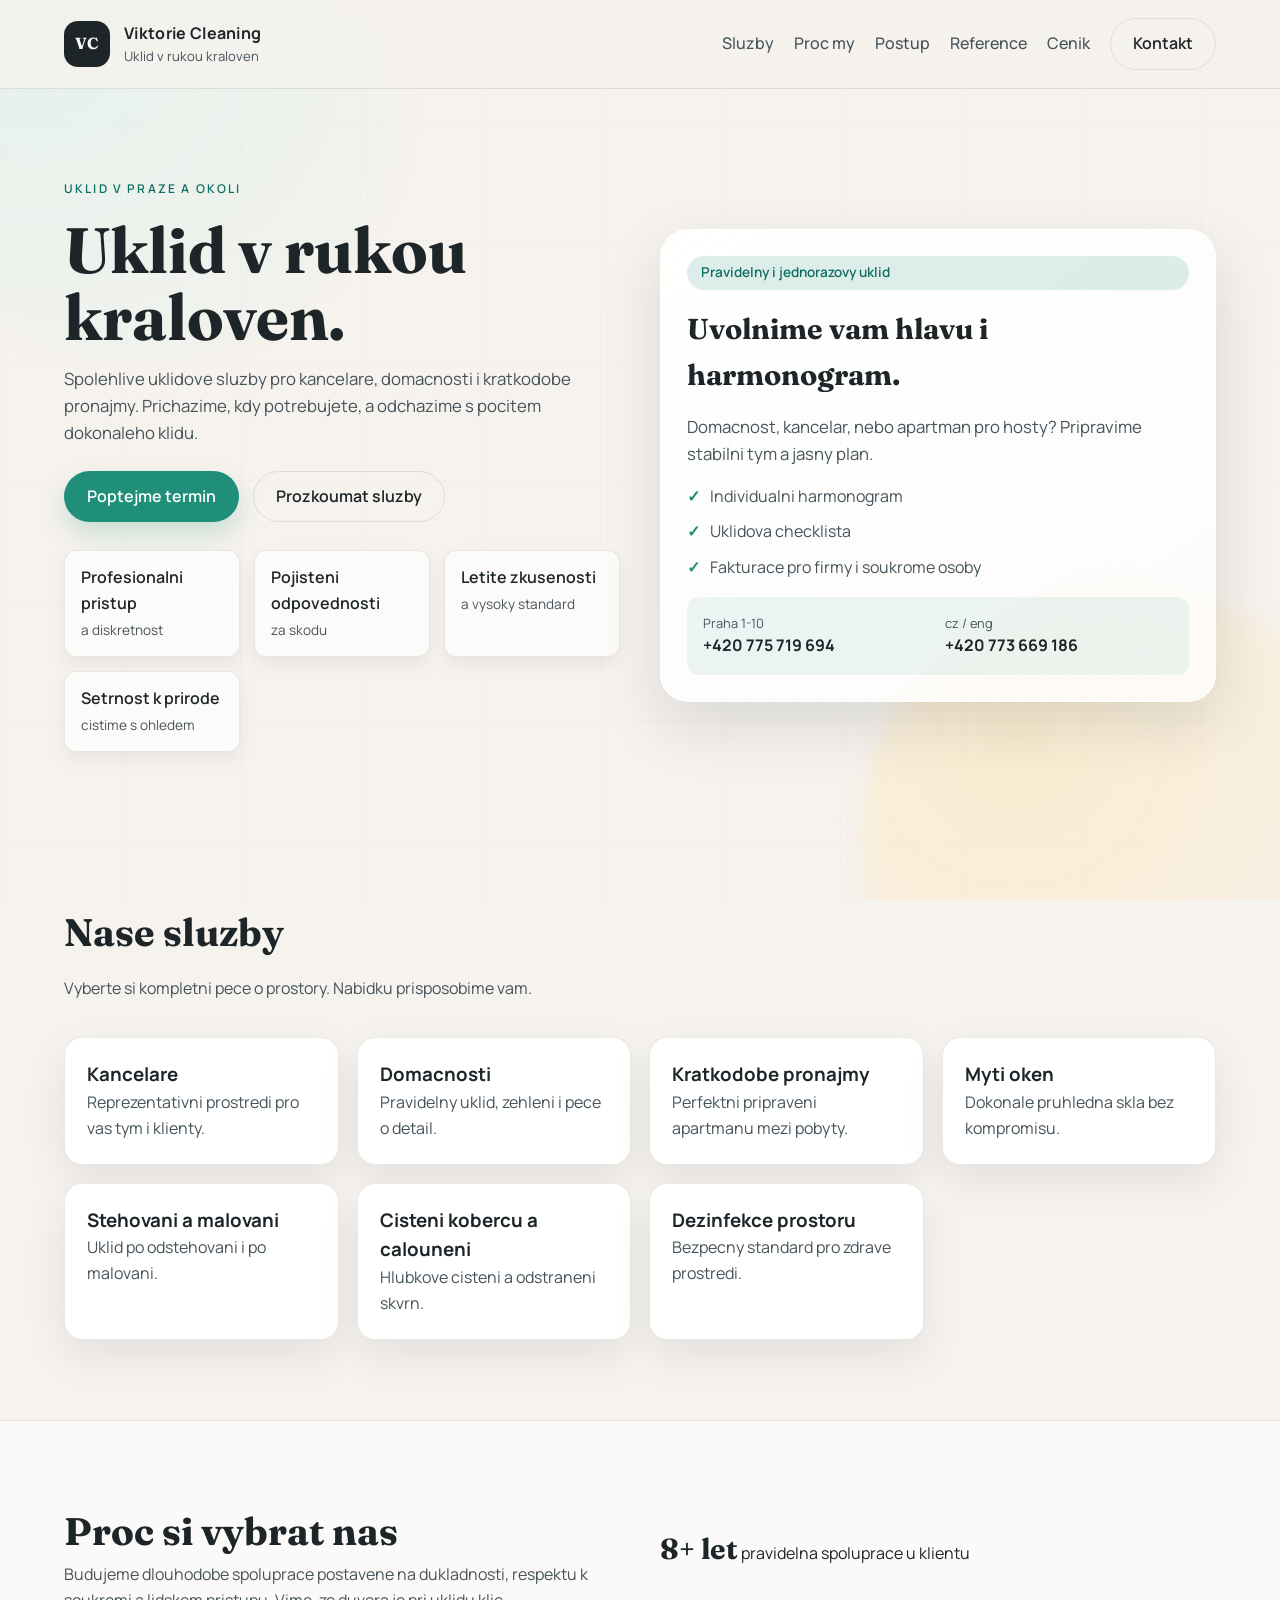
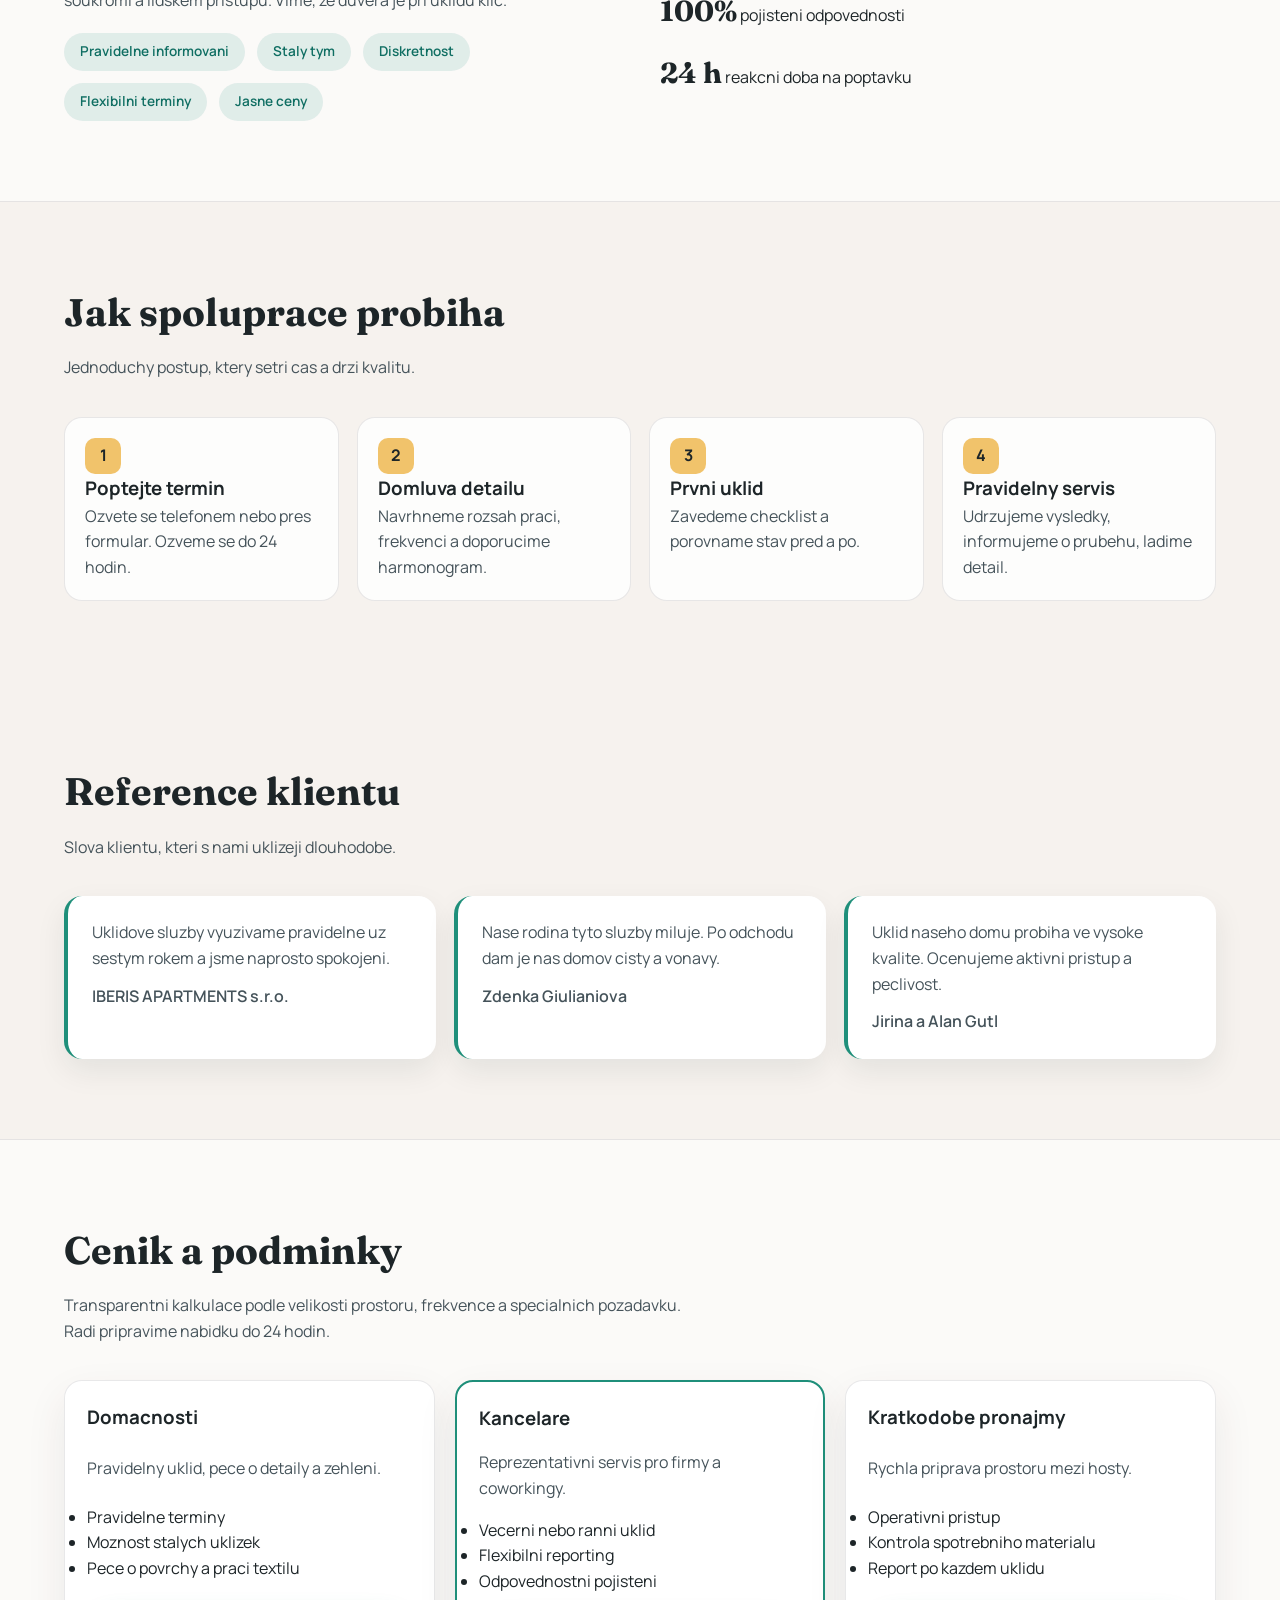
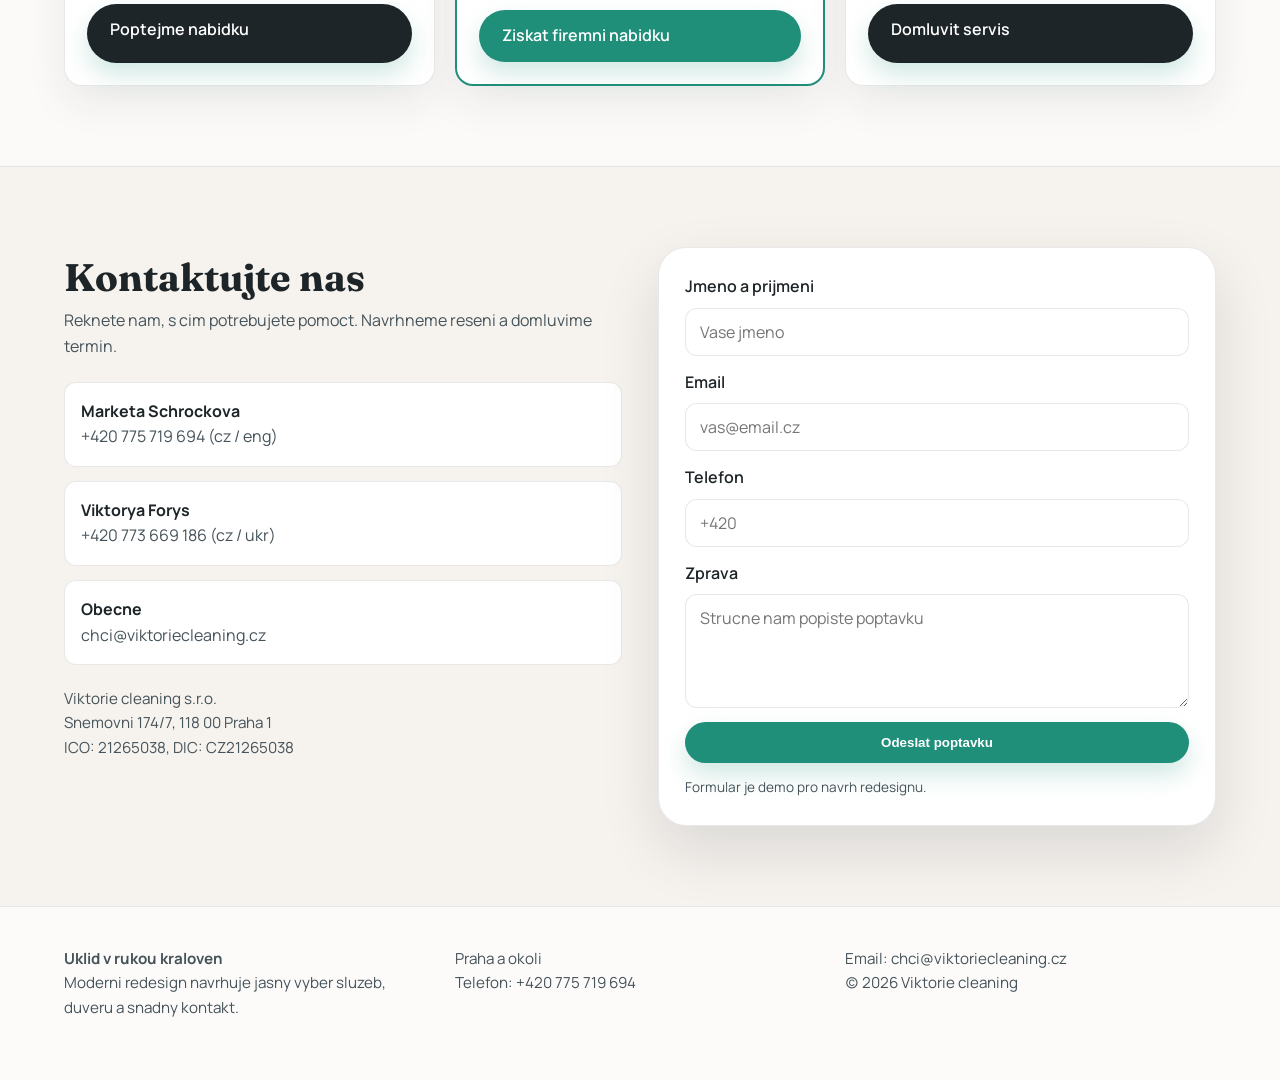
==== index.html @ 7ea6d47c "Add redesign mockup" ====
<!doctype html>
<html lang="cs">
  <head>
    <meta charset="utf-8" />
    <meta name="viewport" content="width=device-width, initial-scale=1" />
    <title>Viktorie Cleaning - moderni redesign (navrh)</title>
    <meta name="description" content="Moderni redesign webu pro Viktorie Cleaning: uklid v Praze, kancelare, domacnosti a kratkodobe pronajmy." />
    <link rel="preconnect" href="https://fonts.googleapis.com" />
    <link rel="preconnect" href="https://fonts.gstatic.com" crossorigin />
    <link href="https://fonts.googleapis.com/css2?family=Fraunces:wght@300;400;600;700&family=Manrope:wght@300;400;500;600;700&display=swap" rel="stylesheet" />
    <link rel="stylesheet" href="styles.css" />
  </head>
  <body>
    <div class="bg">
      <div class="blob blob-1"></div>
      <div class="blob blob-2"></div>
      <div class="grid"></div>
    </div>

    <header class="site-header">
      <div class="container">
        <div class="logo">
          <span class="logo-mark">VC</span>
          <div>
            <div class="logo-name">Viktorie Cleaning</div>
            <div class="logo-tag">Uklid v rukou kraloven</div>
          </div>
        </div>
        <nav class="nav">
          <a href="#sluzby">Sluzby</a>
          <a href="#proc">Proc my</a>
          <a href="#postup">Postup</a>
          <a href="#reference">Reference</a>
          <a href="#cenik">Cenik</a>
          <a href="#kontakt" class="btn btn-ghost">Kontakt</a>
        </nav>
        <button class="nav-toggle" aria-label="Otevrit menu">Menu</button>
      </div>
    </header>

    <main>
      <section class="hero" id="home">
        <div class="container hero-grid">
          <div class="hero-copy">
            <div class="eyebrow">Uklid v Praze a okoli</div>
            <h1>Uklid v rukou kraloven.</h1>
            <p>
              Spolehlive uklidove sluzby pro kancelare, domacnosti i kratkodobe pronajmy.
              Prichazime, kdy potrebujete, a odchazime s pocitem dokonaleho klidu.
            </p>
            <div class="hero-actions">
              <a class="btn" href="#kontakt">Poptejme termin</a>
              <a class="btn btn-ghost" href="#sluzby">Prozkoumat sluzby</a>
            </div>
            <div class="hero-highlights">
              <div>
                <strong>Profesionalni pristup</strong>
                <span>a diskretnost</span>
              </div>
              <div>
                <strong>Pojisteni odpovednosti</strong>
                <span>za skodu</span>
              </div>
              <div>
                <strong>Letite zkusenosti</strong>
                <span>a vysoky standard</span>
              </div>
              <div>
                <strong>Setrnost k prirode</strong>
                <span>cistime s ohledem</span>
              </div>
            </div>
          </div>

          <div class="hero-card">
            <div class="hero-card-inner">
              <div class="hero-badge">Pravidelny i jednorazovy uklid</div>
              <h2>Uvolnime vam hlavu i harmonogram.</h2>
              <p>
                Domacnost, kancelar, nebo apartman pro hosty? Pripravime stabilni tym a jasny plan.
              </p>
              <ul>
                <li>Individualni harmonogram</li>
                <li>Uklidova checklista</li>
                <li>Fakturace pro firmy i soukrome osoby</li>
              </ul>
              <div class="hero-mini">
                <div>
                  <span>Praha 1-10</span>
                  <strong>+420 775 719 694</strong>
                </div>
                <div>
                  <span>cz / eng</span>
                  <strong>+420 773 669 186</strong>
                </div>
              </div>
            </div>
          </div>
        </div>
      </section>

      <section class="section" id="sluzby">
        <div class="container">
          <div class="section-head">
            <h2>Nase sluzby</h2>
            <p>Vyberte si kompletni pece o prostory. Nabidku prisposobime vam.</p>
          </div>
          <div class="service-grid">
            <article class="card">
              <h3>Kancelare</h3>
              <p>Reprezentativni prostredi pro vas tym i klienty.</p>
            </article>
            <article class="card">
              <h3>Domacnosti</h3>
              <p>Pravidelny uklid, zehleni i pece o detail.</p>
            </article>
            <article class="card">
              <h3>Kratkodobe pronajmy</h3>
              <p>Perfektni pripraveni apartmanu mezi pobyty.</p>
            </article>
            <article class="card">
              <h3>Myti oken</h3>
              <p>Dokonale pruhledna skla bez kompromisu.</p>
            </article>
            <article class="card">
              <h3>Stehovani a malovani</h3>
              <p>Uklid po odstehovani i po malovani.</p>
            </article>
            <article class="card">
              <h3>Cisteni kobercu a calouneni</h3>
              <p>Hlubkove cisteni a odstraneni skvrn.</p>
            </article>
            <article class="card">
              <h3>Dezinfekce prostoru</h3>
              <p>Bezpecny standard pro zdrave prostredi.</p>
            </article>
          </div>
        </div>
      </section>

      <section class="section section-accent" id="proc">
        <div class="container split">
          <div>
            <h2>Proc si vybrat nas</h2>
            <p>
              Budujeme dlouhodobe spoluprace postavene na dukladnosti, respektu k soukromi
              a lidskem pristupu. Vime, ze duvera je pri uklidu klic.
            </p>
            <div class="pill-grid">
              <span>Pravidelne informovani</span>
              <span>Staly tym</span>
              <span>Diskretnost</span>
              <span>Flexibilni terminy</span>
              <span>Jasne ceny</span>
            </div>
          </div>
          <div class="stats">
            <div>
              <strong>8+ let</strong>
              <span>pravidelna spoluprace u klientu</span>
            </div>
            <div>
              <strong>100%</strong>
              <span>pojisteni odpovednosti</span>
            </div>
            <div>
              <strong>24 h</strong>
              <span>reakcni doba na poptavku</span>
            </div>
          </div>
        </div>
      </section>

      <section class="section" id="postup">
        <div class="container">
          <div class="section-head">
            <h2>Jak spoluprace probiha</h2>
            <p>Jednoduchy postup, ktery setri cas a drzi kvalitu.</p>
          </div>
          <div class="steps">
            <div class="step">
              <span>1</span>
              <h3>Poptejte termin</h3>
              <p>Ozvete se telefonem nebo pres formular. Ozveme se do 24 hodin.</p>
            </div>
            <div class="step">
              <span>2</span>
              <h3>Domluva detailu</h3>
              <p>Navrhneme rozsah praci, frekvenci a doporucime harmonogram.</p>
            </div>
            <div class="step">
              <span>3</span>
              <h3>Prvni uklid</h3>
              <p>Zavedeme checklist a porovname stav pred a po.</p>
            </div>
            <div class="step">
              <span>4</span>
              <h3>Pravidelny servis</h3>
              <p>Udrzujeme vysledky, informujeme o prubehu, ladime detail.</p>
            </div>
          </div>
        </div>
      </section>

      <section class="section" id="reference">
        <div class="container">
          <div class="section-head">
            <h2>Reference klientu</h2>
            <p>Slova klientu, kteri s nami uklizeji dlouhodobe.</p>
          </div>
          <div class="quote-grid">
            <blockquote>
              <p>
                Uklidove sluzby vyuzivame pravidelne uz sestym rokem a jsme naprosto spokojeni.
              </p>
              <footer>IBERIS APARTMENTS s.r.o.</footer>
            </blockquote>
            <blockquote>
              <p>
                Nase rodina tyto sluzby miluje. Po odchodu dam je nas domov cisty a vonavy.
              </p>
              <footer>Zdenka Giulianiova</footer>
            </blockquote>
            <blockquote>
              <p>
                Uklid naseho domu probiha ve vysoke kvalite. Ocenujeme aktivni pristup a peclivost.
              </p>
              <footer>Jirina a Alan Gutl</footer>
            </blockquote>
          </div>
        </div>
      </section>

      <section class="section section-accent" id="cenik">
        <div class="container">
          <div class="section-head">
            <h2>Cenik a podminky</h2>
            <p>
              Transparentni kalkulace podle velikosti prostoru, frekvence a specialnich pozadavku.
              Radi pripravime nabidku do 24 hodin.
            </p>
          </div>
          <div class="pricing">
            <div class="card">
              <h3>Domacnosti</h3>
              <p>Pravidelny uklid, pece o detaily a zehleni.</p>
              <ul>
                <li>Pravidelne terminy</li>
                <li>Moznost stalych uklizek</li>
                <li>Pece o povrchy a praci textilu</li>
              </ul>
              <a class="btn btn-dark" href="#kontakt">Poptejme nabidku</a>
            </div>
            <div class="card featured">
              <h3>Kancelare</h3>
              <p>Reprezentativni servis pro firmy a coworkingy.</p>
              <ul>
                <li>Vecerni nebo ranni uklid</li>
                <li>Flexibilni reporting</li>
                <li>Odpovednostni pojisteni</li>
              </ul>
              <a class="btn" href="#kontakt">Ziskat firemni nabidku</a>
            </div>
            <div class="card">
              <h3>Kratkodobe pronajmy</h3>
              <p>Rychla priprava prostoru mezi hosty.</p>
              <ul>
                <li>Operativni pristup</li>
                <li>Kontrola spotrebniho materialu</li>
                <li>Report po kazdem uklidu</li>
              </ul>
              <a class="btn btn-dark" href="#kontakt">Domluvit servis</a>
            </div>
          </div>
        </div>
      </section>

      <section class="section" id="kontakt">
        <div class="container contact">
          <div>
            <h2>Kontaktujte nas</h2>
            <p>
              Reknete nam, s cim potrebujete pomoct. Navrhneme reseni a domluvime termin.
            </p>
            <div class="contact-cards">
              <div>
                <h4>Marketa Schrockova</h4>
                <p>+420 775 719 694 (cz / eng)</p>
              </div>
              <div>
                <h4>Viktorya Forys</h4>
                <p>+420 773 669 186 (cz / ukr)</p>
              </div>
              <div>
                <h4>Obecne</h4>
                <p>chci@viktoriecleaning.cz</p>
              </div>
            </div>
            <div class="contact-address">
              <p>Viktorie cleaning s.r.o.</p>
              <p>Snemovni 174/7, 118 00 Praha 1</p>
              <p>ICO: 21265038, DIC: CZ21265038</p>
            </div>
          </div>
          <form class="form">
            <label>
              Jmeno a prijmeni
              <input type="text" placeholder="Vase jmeno" />
            </label>
            <label>
              Email
              <input type="email" placeholder="vas@email.cz" />
            </label>
            <label>
              Telefon
              <input type="tel" placeholder="+420" />
            </label>
            <label>
              Zprava
              <textarea rows="4" placeholder="Strucne nam popiste poptavku"></textarea>
            </label>
            <button type="submit" class="btn">Odeslat poptavku</button>
            <p class="form-note">Formular je demo pro navrh redesignu.</p>
          </form>
        </div>
      </section>
    </main>

    <footer class="footer">
      <div class="container">
        <div>
          <strong>Uklid v rukou kraloven</strong>
          <p>Moderni redesign navrhuje jasny vyber sluzeb, duveru a snadny kontakt.</p>
        </div>
        <div>
          <p>Praha a okoli</p>
          <p>Telefon: +420 775 719 694</p>
        </div>
        <div>
          <p>Email: chci@viktoriecleaning.cz</p>
          <p>(c) 2026 Viktorie cleaning</p>
        </div>
      </div>
    </footer>

    <script>
      const toggle = document.querySelector('.nav-toggle');
      const nav = document.querySelector('.nav');
      toggle.addEventListener('click', () => {
        nav.classList.toggle('open');
      });

      const observer = new IntersectionObserver(
        (entries) => {
          entries.forEach((entry) => {
            if (entry.isIntersecting) {
              entry.target.classList.add('is-visible');
            }
          });
        },
        { threshold: 0.15 }
      );

      document.querySelectorAll('.card, .step, blockquote').forEach((el) => observer.observe(el));
    </script>
  </body>
</html>
---- styles.css ----
:root {
  --bg: #f6f2ee;
  --ink: #1d2528;
  --ink-soft: #45535a;
  --accent: #1f8f7a;
  --accent-strong: #0f6e62;
  --accent-warm: #f1c36b;
  --paper: #ffffff;
  --line: rgba(29, 37, 40, 0.1);
  --shadow: 0 24px 60px rgba(17, 34, 39, 0.12);
  --radius-lg: 28px;
  --radius-md: 18px;
  --radius-sm: 12px;
}

* {
  box-sizing: border-box;
  margin: 0;
  padding: 0;
}

body {
  font-family: "Manrope", "Segoe UI", sans-serif;
  color: var(--ink);
  background: var(--bg);
  min-height: 100vh;
  overflow-x: hidden;
  line-height: 1.6;
}

a {
  text-decoration: none;
  color: inherit;
}

img {
  max-width: 100%;
  display: block;
}

.bg {
  position: fixed;
  inset: 0;
  z-index: -1;
  overflow: hidden;
}

.blob {
  position: absolute;
  width: 520px;
  height: 520px;
  border-radius: 50%;
  filter: blur(10px);
  opacity: 0.5;
  animation: float 18s ease-in-out infinite;
}

.blob-1 {
  background: radial-gradient(circle at 30% 30%, #d3f2ea, rgba(255, 255, 255, 0));
  top: -160px;
  left: -120px;
}

.blob-2 {
  background: radial-gradient(circle at 30% 30%, #ffe6b3, rgba(255, 255, 255, 0));
  bottom: -200px;
  right: -100px;
  animation-delay: -6s;
}

.grid {
  position: absolute;
  inset: 0;
  background-image: linear-gradient(rgba(17, 34, 39, 0.04) 1px, transparent 1px),
    linear-gradient(90deg, rgba(17, 34, 39, 0.04) 1px, transparent 1px);
  background-size: 120px 120px;
  opacity: 0.4;
}

@keyframes float {
  0%,
  100% {
    transform: translateY(0px);
  }
  50% {
    transform: translateY(30px);
  }
}

.container {
  width: min(1200px, 90vw);
  margin: 0 auto;
}

.site-header {
  position: sticky;
  top: 0;
  background: rgba(246, 242, 238, 0.8);
  backdrop-filter: blur(18px);
  border-bottom: 1px solid var(--line);
  z-index: 10;
}

.site-header .container {
  display: flex;
  align-items: center;
  justify-content: space-between;
  gap: 24px;
  padding: 18px 0;
}

.logo {
  display: flex;
  align-items: center;
  gap: 14px;
}

.logo-mark {
  width: 46px;
  height: 46px;
  border-radius: 14px;
  background: var(--ink);
  color: #fff;
  display: grid;
  place-items: center;
  font-weight: 700;
  font-family: "Fraunces", serif;
  letter-spacing: 0.06em;
}

.logo-name {
  font-weight: 700;
  letter-spacing: 0.02em;
}

.logo-tag {
  font-size: 0.82rem;
  color: var(--ink-soft);
}

.nav {
  display: flex;
  align-items: center;
  gap: 20px;
  font-weight: 500;
  color: var(--ink-soft);
}

.nav a:hover {
  color: var(--ink);
}

.nav-toggle {
  display: none;
  border: 1px solid var(--line);
  background: var(--paper);
  border-radius: 999px;
  padding: 10px 18px;
  font-weight: 600;
}

.hero {
  padding: 90px 0 70px;
}

.hero-grid {
  display: grid;
  grid-template-columns: repeat(auto-fit, minmax(280px, 1fr));
  gap: 40px;
  align-items: center;
}

.hero h1 {
  font-family: "Fraunces", serif;
  font-size: clamp(2.6rem, 5vw, 4.2rem);
  line-height: 1.05;
  margin: 18px 0 16px;
}

.eyebrow {
  text-transform: uppercase;
  letter-spacing: 0.18em;
  font-size: 0.75rem;
  font-weight: 600;
  color: var(--accent-strong);
}

.hero p {
  color: var(--ink-soft);
  font-size: 1.05rem;
}

.hero-actions {
  margin: 24px 0 24px;
  display: flex;
  flex-wrap: wrap;
  gap: 14px;
}

.hero-highlights {
  display: grid;
  grid-template-columns: repeat(auto-fit, minmax(160px, 1fr));
  gap: 14px;
  margin-top: 28px;
}

.hero-highlights div {
  background: rgba(255, 255, 255, 0.7);
  border: 1px solid var(--line);
  border-radius: var(--radius-sm);
  padding: 14px 16px;
  box-shadow: 0 8px 20px rgba(17, 34, 39, 0.06);
}

.hero-highlights strong {
  display: block;
  font-weight: 600;
}

.hero-highlights span {
  font-size: 0.85rem;
  color: var(--ink-soft);
}

.hero-card {
  background: linear-gradient(145deg, rgba(255, 255, 255, 0.95), rgba(255, 255, 255, 0.75));
  border-radius: var(--radius-lg);
  padding: 26px;
  box-shadow: var(--shadow);
  border: 1px solid rgba(255, 255, 255, 0.9);
}

.hero-card-inner {
  display: grid;
  gap: 16px;
}

.hero-card h2 {
  font-family: "Fraunces", serif;
  font-size: 1.8rem;
}

.hero-card ul {
  list-style: none;
  display: grid;
  gap: 10px;
  color: var(--ink-soft);
}

.hero-card li::before {
  content: "\2713";
  color: var(--accent);
  font-weight: 700;
  margin-right: 10px;
}

.hero-badge {
  display: inline-flex;
  align-items: center;
  gap: 8px;
  padding: 6px 14px;
  border-radius: 999px;
  background: rgba(31, 143, 122, 0.15);
  color: var(--accent-strong);
  font-weight: 600;
  font-size: 0.85rem;
}

.hero-mini {
  display: grid;
  grid-template-columns: repeat(auto-fit, minmax(160px, 1fr));
  gap: 14px;
  background: rgba(31, 143, 122, 0.08);
  border-radius: var(--radius-sm);
  padding: 16px;
}

.hero-mini span {
  font-size: 0.8rem;
  color: var(--ink-soft);
  display: block;
}

.btn {
  background: var(--accent);
  color: #fff;
  padding: 12px 22px;
  border-radius: 999px;
  font-weight: 600;
  box-shadow: 0 12px 24px rgba(31, 143, 122, 0.2);
  border: 1px solid transparent;
  transition: transform 0.2s ease, box-shadow 0.2s ease;
}

.btn:hover {
  transform: translateY(-2px);
  box-shadow: 0 16px 30px rgba(31, 143, 122, 0.28);
}

.btn-ghost {
  background: transparent;
  color: var(--ink);
  border: 1px solid var(--line);
  box-shadow: none;
}

.btn-dark {
  background: var(--ink);
  color: #fff;
}

.section {
  padding: 80px 0;
}

.section-head {
  display: flex;
  flex-direction: column;
  gap: 12px;
  margin-bottom: 36px;
}

.section h2 {
  font-family: "Fraunces", serif;
  font-size: clamp(2rem, 3vw, 2.8rem);
}

.section p {
  color: var(--ink-soft);
  max-width: 640px;
}

.section-accent {
  background: rgba(255, 255, 255, 0.6);
  border-top: 1px solid var(--line);
  border-bottom: 1px solid var(--line);
}

.service-grid {
  display: grid;
  grid-template-columns: repeat(auto-fit, minmax(220px, 1fr));
  gap: 18px;
}

.card {
  background: var(--paper);
  border-radius: var(--radius-md);
  padding: 22px;
  border: 1px solid var(--line);
  box-shadow: 0 16px 40px rgba(17, 34, 39, 0.08);
  transform: translateY(10px);
  opacity: 0;
  transition: transform 0.4s ease, opacity 0.4s ease;
}

.card.is-visible {
  transform: translateY(0);
  opacity: 1;
}

.split {
  display: grid;
  grid-template-columns: repeat(auto-fit, minmax(280px, 1fr));
  gap: 40px;
  align-items: center;
}

.pill-grid {
  display: flex;
  flex-wrap: wrap;
  gap: 12px;
  margin-top: 20px;
}

.pill-grid span {
  background: rgba(31, 143, 122, 0.12);
  color: var(--accent-strong);
  padding: 8px 16px;
  border-radius: 999px;
  font-weight: 600;
  font-size: 0.85rem;
}

.stats {
  display: grid;
  gap: 16px;
}

.stats strong {
  font-size: 1.8rem;
  font-family: "Fraunces", serif;
}

.steps {
  display: grid;
  grid-template-columns: repeat(auto-fit, minmax(220px, 1fr));
  gap: 18px;
}

.step {
  background: rgba(255, 255, 255, 0.8);
  border-radius: var(--radius-md);
  padding: 20px;
  border: 1px solid var(--line);
  transform: translateY(10px);
  opacity: 0;
  transition: transform 0.4s ease, opacity 0.4s ease;
}

.step.is-visible {
  transform: translateY(0);
  opacity: 1;
}

.step span {
  display: inline-flex;
  width: 36px;
  height: 36px;
  align-items: center;
  justify-content: center;
  border-radius: 10px;
  background: var(--accent-warm);
  font-weight: 700;
}

.quote-grid {
  display: grid;
  grid-template-columns: repeat(auto-fit, minmax(240px, 1fr));
  gap: 18px;
}

blockquote {
  background: var(--paper);
  border-radius: var(--radius-md);
  padding: 24px;
  border-left: 4px solid var(--accent);
  box-shadow: 0 12px 30px rgba(17, 34, 39, 0.08);
  transform: translateY(10px);
  opacity: 0;
  transition: transform 0.4s ease, opacity 0.4s ease;
}

blockquote.is-visible {
  transform: translateY(0);
  opacity: 1;
}

blockquote p {
  color: var(--ink);
}

blockquote footer {
  margin-top: 12px;
  font-weight: 600;
  color: var(--ink-soft);
}

.pricing {
  display: grid;
  grid-template-columns: repeat(auto-fit, minmax(240px, 1fr));
  gap: 20px;
}

.pricing .card {
  display: grid;
  gap: 16px;
}

.pricing .featured {
  border: 2px solid var(--accent);
  transform: translateY(0);
  opacity: 1;
}

.contact {
  display: grid;
  grid-template-columns: repeat(auto-fit, minmax(280px, 1fr));
  gap: 36px;
  align-items: start;
}

.contact-cards {
  display: grid;
  gap: 14px;
  margin: 22px 0;
}

.contact-cards div {
  background: var(--paper);
  border-radius: var(--radius-sm);
  padding: 16px;
  border: 1px solid var(--line);
}

.contact-address {
  color: var(--ink-soft);
  font-size: 0.95rem;
}

.form {
  background: var(--paper);
  border-radius: var(--radius-lg);
  padding: 26px;
  border: 1px solid var(--line);
  box-shadow: var(--shadow);
  display: grid;
  gap: 14px;
}

.form label {
  display: grid;
  gap: 8px;
  font-weight: 600;
}

.form input,
.form textarea {
  border: 1px solid var(--line);
  border-radius: 12px;
  padding: 12px 14px;
  font-family: inherit;
  font-size: 1rem;
}

.form-note {
  font-size: 0.85rem;
  color: var(--ink-soft);
}

.footer {
  padding: 40px 0 60px;
  border-top: 1px solid var(--line);
  background: rgba(255, 255, 255, 0.7);
}

.footer .container {
  display: grid;
  grid-template-columns: repeat(auto-fit, minmax(200px, 1fr));
  gap: 20px;
  font-size: 0.95rem;
  color: var(--ink-soft);
}

@media (max-width: 900px) {
  .nav {
    position: absolute;
    top: 70px;
    right: 5vw;
    flex-direction: column;
    background: var(--paper);
    padding: 18px;
    border-radius: var(--radius-md);
    border: 1px solid var(--line);
    box-shadow: var(--shadow);
    opacity: 0;
    pointer-events: none;
    transform: translateY(-10px);
    transition: all 0.2s ease;
  }

  .nav.open {
    opacity: 1;
    pointer-events: auto;
    transform: translateY(0);
  }

  .nav-toggle {
    display: inline-flex;
  }
}

@media (max-width: 700px) {
  .hero {
    padding-top: 70px;
  }

  .hero-actions {
    flex-direction: column;
    align-items: flex-start;
  }
}
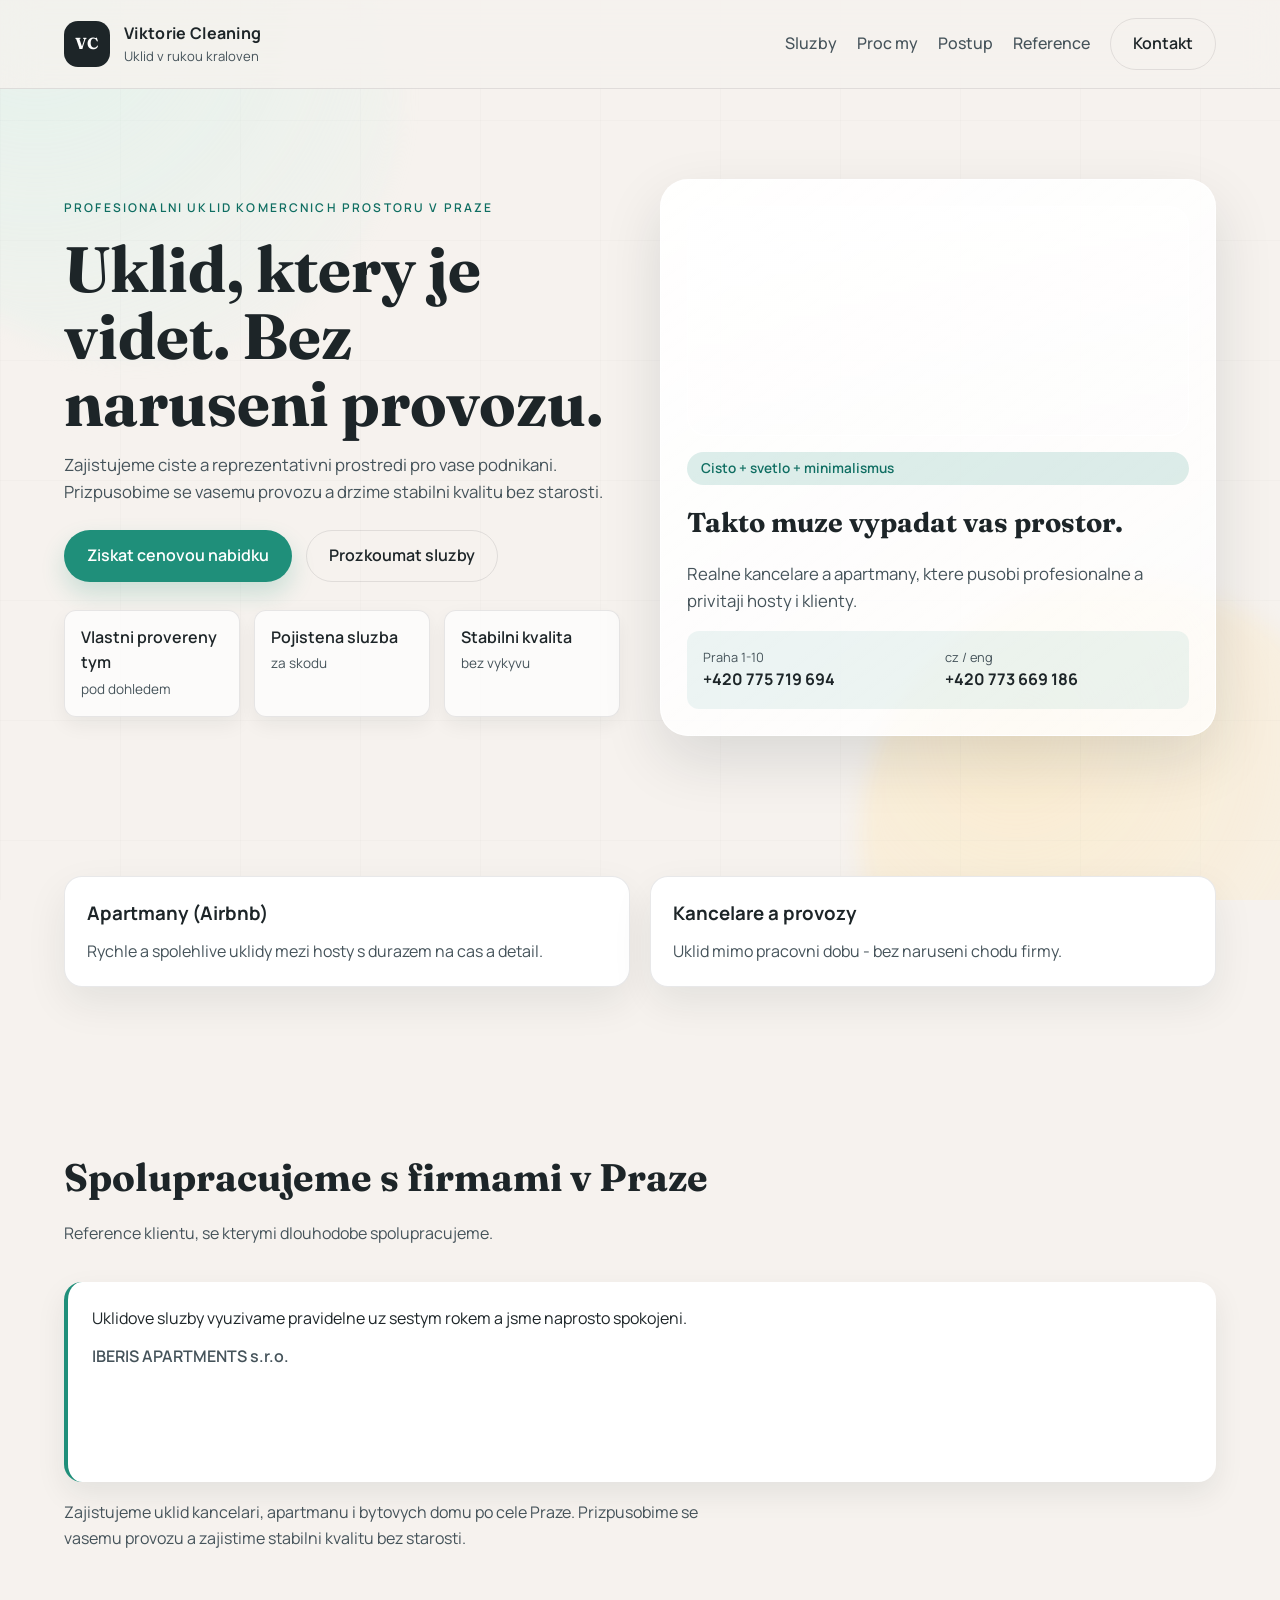
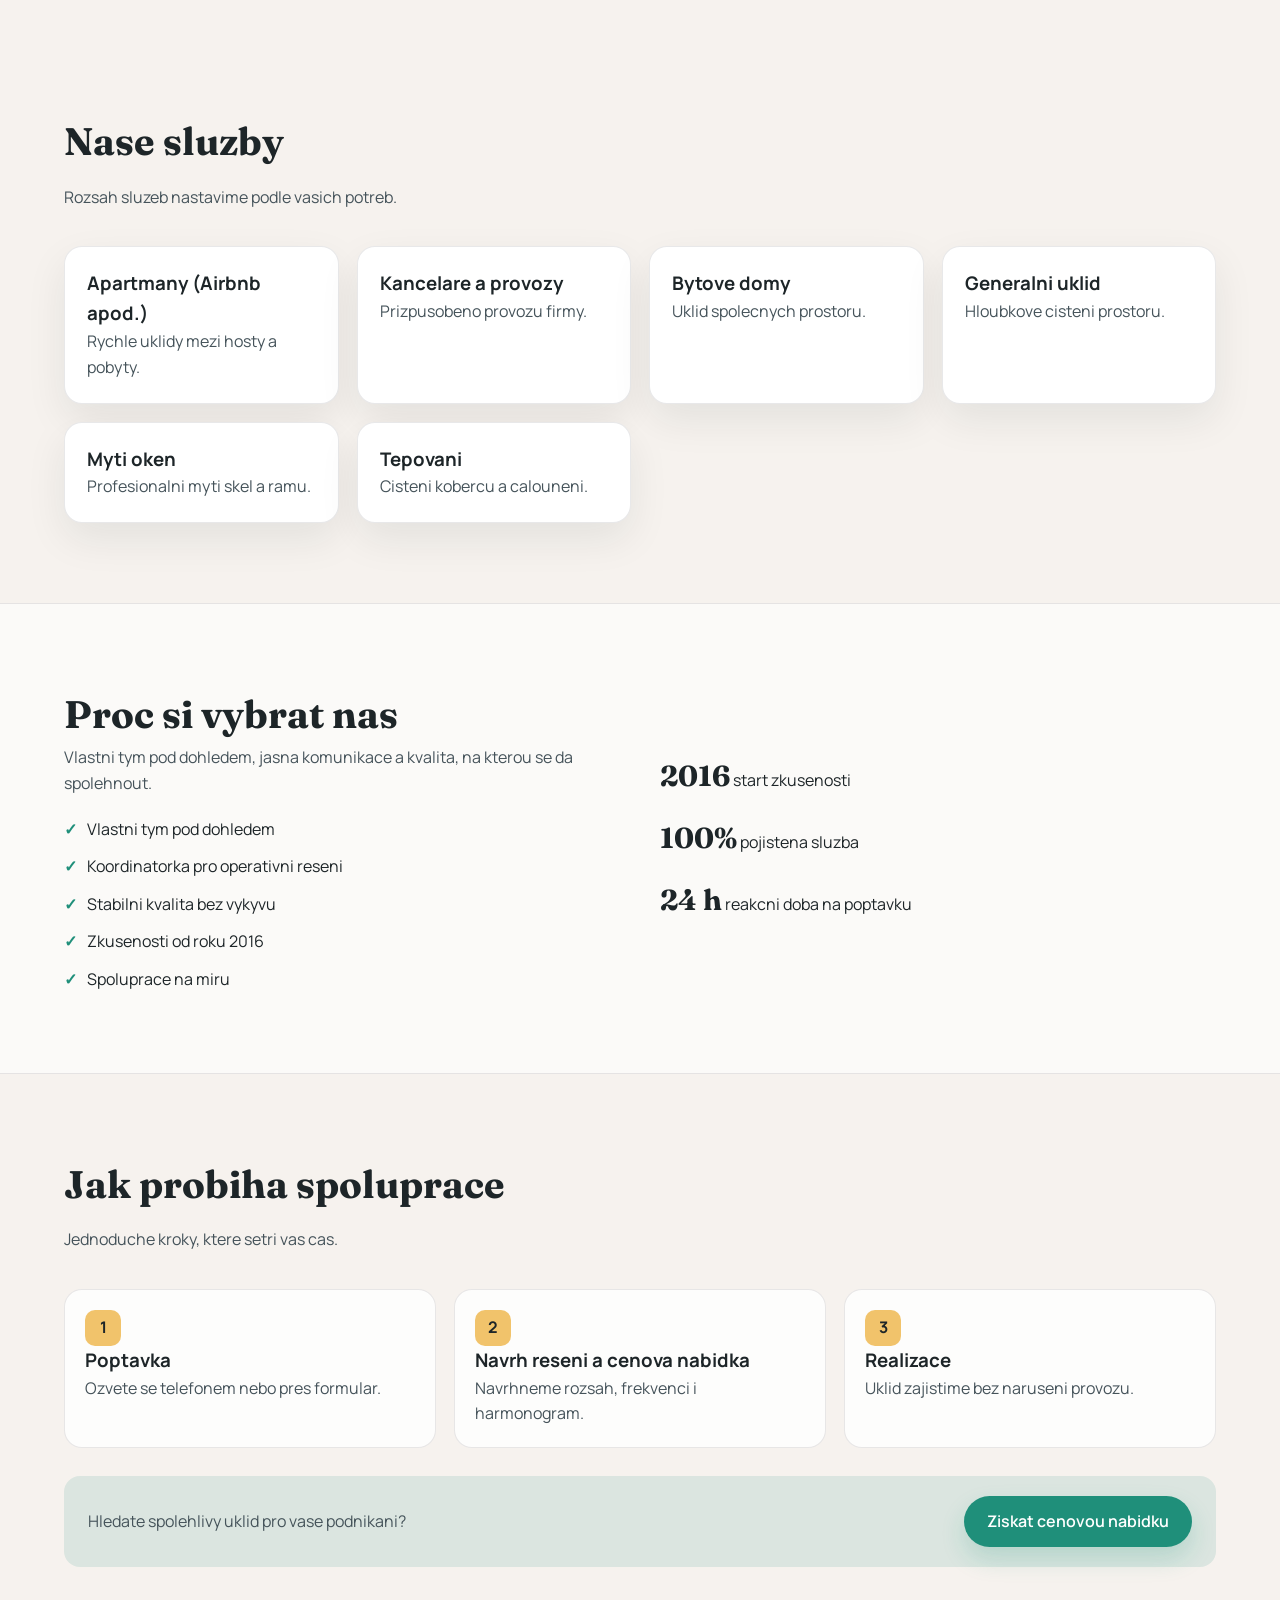
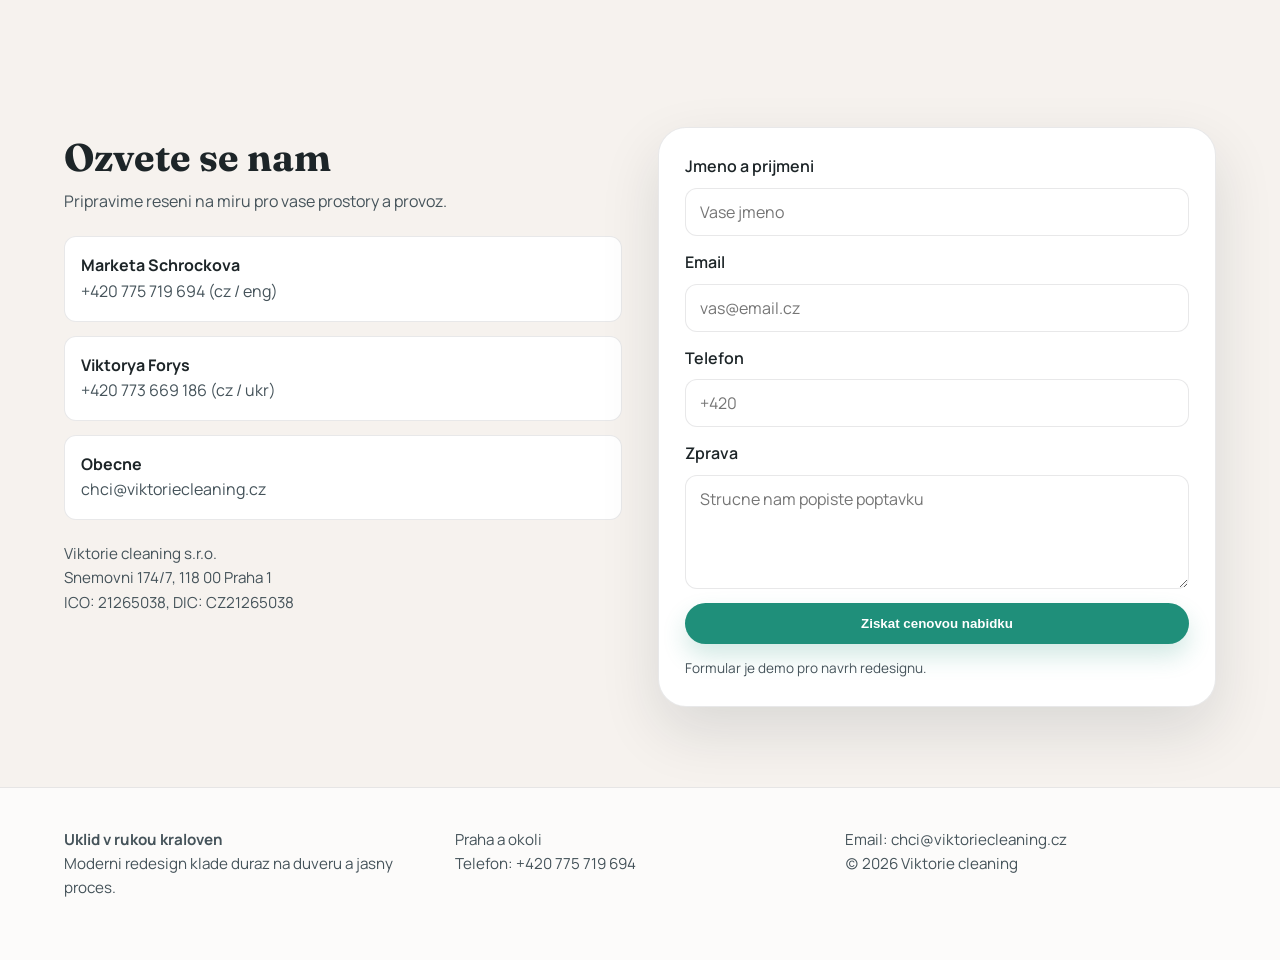
==== commit 3fb058a8: "Update homepage per new brief" ====
--- a/index.html
+++ b/index.html
@@ -4,7 +4,7 @@
     <meta charset="utf-8" />
     <meta name="viewport" content="width=device-width, initial-scale=1" />
     <title>Viktorie Cleaning - moderni redesign (navrh)</title>
-    <meta name="description" content="Moderni redesign webu pro Viktorie Cleaning: uklid v Praze, kancelare, domacnosti a kratkodobe pronajmy." />
+    <meta name="description" content="Moderni redesign webu pro Viktorie Cleaning: profesionalni uklid komercnich prostoru v Praze." />
     <link rel="preconnect" href="https://fonts.googleapis.com" />
     <link rel="preconnect" href="https://fonts.gstatic.com" crossorigin />
     <link href="https://fonts.googleapis.com/css2?family=Fraunces:wght@300;400;600;700&family=Manrope:wght@300;400;500;600;700&display=swap" rel="stylesheet" />
@@ -31,7 +31,6 @@
           <a href="#proc">Proc my</a>
           <a href="#postup">Postup</a>
           <a href="#reference">Reference</a>
-          <a href="#cenik">Cenik</a>
           <a href="#kontakt" class="btn btn-ghost">Kontakt</a>
         </nav>
         <button class="nav-toggle" aria-label="Otevrit menu">Menu</button>
@@ -42,48 +41,40 @@
       <section class="hero" id="home">
         <div class="container hero-grid">
           <div class="hero-copy">
-            <div class="eyebrow">Uklid v Praze a okoli</div>
-            <h1>Uklid v rukou kraloven.</h1>
+            <div class="eyebrow">Profesionalni uklid komercnich prostoru v Praze</div>
+            <h1>Uklid, ktery je videt. Bez naruseni provozu.</h1>
             <p>
-              Spolehlive uklidove sluzby pro kancelare, domacnosti i kratkodobe pronajmy.
-              Prichazime, kdy potrebujete, a odchazime s pocitem dokonaleho klidu.
+              Zajistujeme ciste a reprezentativni prostredi pro vase podnikani.
+              Prizpusobime se vasemu provozu a drzime stabilni kvalitu bez starosti.
             </p>
             <div class="hero-actions">
-              <a class="btn" href="#kontakt">Poptejme termin</a>
+              <a class="btn" href="#kontakt">Ziskat cenovou nabidku</a>
               <a class="btn btn-ghost" href="#sluzby">Prozkoumat sluzby</a>
             </div>
             <div class="hero-highlights">
               <div>
-                <strong>Profesionalni pristup</strong>
-                <span>a diskretnost</span>
-              </div>
-              <div>
-                <strong>Pojisteni odpovednosti</strong>
+                <strong>Vlastni provereny tym</strong>
+                <span>pod dohledem</span>
+              </div>
+              <div>
+                <strong>Pojistena sluzba</strong>
                 <span>za skodu</span>
               </div>
               <div>
-                <strong>Letite zkusenosti</strong>
-                <span>a vysoky standard</span>
-              </div>
-              <div>
-                <strong>Setrnost k prirode</strong>
-                <span>cistime s ohledem</span>
+                <strong>Stabilni kvalita</strong>
+                <span>bez vykyvu</span>
               </div>
             </div>
           </div>
 
           <div class="hero-card">
             <div class="hero-card-inner">
-              <div class="hero-badge">Pravidelny i jednorazovy uklid</div>
-              <h2>Uvolnime vam hlavu i harmonogram.</h2>
+              <div class="hero-photo" aria-label="Ukazka cisteho a svetleho interieru"></div>
+              <div class="hero-badge">Cisto + svetlo + minimalismus</div>
+              <h2>Takto muze vypadat vas prostor.</h2>
               <p>
-                Domacnost, kancelar, nebo apartman pro hosty? Pripravime stabilni tym a jasny plan.
+                Realne kancelare a apartmany, ktere pusobi profesionalne a privitaji hosty i klienty.
               </p>
-              <ul>
-                <li>Individualni harmonogram</li>
-                <li>Uklidova checklista</li>
-                <li>Fakturace pro firmy i soukrome osoby</li>
-              </ul>
               <div class="hero-mini">
                 <div>
                   <span>Praha 1-10</span>
@@ -99,105 +90,17 @@
         </div>
       </section>
 
-      <section class="section" id="sluzby">
+      <section class="section" id="segmenty">
         <div class="container">
-          <div class="section-head">
-            <h2>Nase sluzby</h2>
-            <p>Vyberte si kompletni pece o prostory. Nabidku prisposobime vam.</p>
-          </div>
-          <div class="service-grid">
-            <article class="card">
-              <h3>Kancelare</h3>
-              <p>Reprezentativni prostredi pro vas tym i klienty.</p>
-            </article>
-            <article class="card">
-              <h3>Domacnosti</h3>
-              <p>Pravidelny uklid, zehleni i pece o detail.</p>
-            </article>
-            <article class="card">
-              <h3>Kratkodobe pronajmy</h3>
-              <p>Perfektni pripraveni apartmanu mezi pobyty.</p>
-            </article>
-            <article class="card">
-              <h3>Myti oken</h3>
-              <p>Dokonale pruhledna skla bez kompromisu.</p>
-            </article>
-            <article class="card">
-              <h3>Stehovani a malovani</h3>
-              <p>Uklid po odstehovani i po malovani.</p>
-            </article>
-            <article class="card">
-              <h3>Cisteni kobercu a calouneni</h3>
-              <p>Hlubkove cisteni a odstraneni skvrn.</p>
-            </article>
-            <article class="card">
-              <h3>Dezinfekce prostoru</h3>
-              <p>Bezpecny standard pro zdrave prostredi.</p>
-            </article>
-          </div>
-        </div>
-      </section>
-
-      <section class="section section-accent" id="proc">
-        <div class="container split">
-          <div>
-            <h2>Proc si vybrat nas</h2>
-            <p>
-              Budujeme dlouhodobe spoluprace postavene na dukladnosti, respektu k soukromi
-              a lidskem pristupu. Vime, ze duvera je pri uklidu klic.
-            </p>
-            <div class="pill-grid">
-              <span>Pravidelne informovani</span>
-              <span>Staly tym</span>
-              <span>Diskretnost</span>
-              <span>Flexibilni terminy</span>
-              <span>Jasne ceny</span>
-            </div>
-          </div>
-          <div class="stats">
-            <div>
-              <strong>8+ let</strong>
-              <span>pravidelna spoluprace u klientu</span>
-            </div>
-            <div>
-              <strong>100%</strong>
-              <span>pojisteni odpovednosti</span>
-            </div>
-            <div>
-              <strong>24 h</strong>
-              <span>reakcni doba na poptavku</span>
-            </div>
-          </div>
-        </div>
-      </section>
-
-      <section class="section" id="postup">
-        <div class="container">
-          <div class="section-head">
-            <h2>Jak spoluprace probiha</h2>
-            <p>Jednoduchy postup, ktery setri cas a drzi kvalitu.</p>
-          </div>
-          <div class="steps">
-            <div class="step">
-              <span>1</span>
-              <h3>Poptejte termin</h3>
-              <p>Ozvete se telefonem nebo pres formular. Ozveme se do 24 hodin.</p>
-            </div>
-            <div class="step">
-              <span>2</span>
-              <h3>Domluva detailu</h3>
-              <p>Navrhneme rozsah praci, frekvenci a doporucime harmonogram.</p>
-            </div>
-            <div class="step">
-              <span>3</span>
-              <h3>Prvni uklid</h3>
-              <p>Zavedeme checklist a porovname stav pred a po.</p>
-            </div>
-            <div class="step">
-              <span>4</span>
-              <h3>Pravidelny servis</h3>
-              <p>Udrzujeme vysledky, informujeme o prubehu, ladime detail.</p>
-            </div>
+          <div class="split-blocks">
+            <article class="card block">
+              <h3>Apartmany (Airbnb)</h3>
+              <p>Rychle a spolehlive uklidy mezi hosty s durazem na cas a detail.</p>
+            </article>
+            <article class="card block">
+              <h3>Kancelare a provozy</h3>
+              <p>Uklid mimo pracovni dobu - bez naruseni chodu firmy.</p>
+            </article>
           </div>
         </div>
       </section>
@@ -205,11 +108,11 @@
       <section class="section" id="reference">
         <div class="container">
           <div class="section-head">
-            <h2>Reference klientu</h2>
-            <p>Slova klientu, kteri s nami uklizeji dlouhodobe.</p>
-          </div>
-          <div class="quote-grid">
-            <blockquote>
+            <h2>Spolupracujeme s firmami v Praze</h2>
+            <p>Reference klientu, se kterymi dlouhodobe spolupracujeme.</p>
+          </div>
+          <div class="reference-rotator">
+            <blockquote class="is-active">
               <p>
                 Uklidove sluzby vyuzivame pravidelne uz sestym rokem a jsme naprosto spokojeni.
               </p>
@@ -217,60 +120,117 @@
             </blockquote>
             <blockquote>
               <p>
-                Nase rodina tyto sluzby miluje. Po odchodu dam je nas domov cisty a vonavy.
-              </p>
-              <footer>Zdenka Giulianiova</footer>
-            </blockquote>
-            <blockquote>
-              <p>
                 Uklid naseho domu probiha ve vysoke kvalite. Ocenujeme aktivni pristup a peclivost.
               </p>
               <footer>Jirina a Alan Gutl</footer>
             </blockquote>
-          </div>
-        </div>
-      </section>
-
-      <section class="section section-accent" id="cenik">
+            <blockquote>
+              <p>
+                S firmou dlouhodobe spolupracujeme a ocekujeme flexibilitu i spolehlivost.
+              </p>
+              <footer>SNEMOVNI 7 s.r.o.</footer>
+            </blockquote>
+          </div>
+          <p class="reference-note">
+            Zajistujeme uklid kancelari, apartmanu i bytovych domu po cele Praze.
+            Prizpusobime se vasemu provozu a zajistime stabilni kvalitu bez starosti.
+          </p>
+        </div>
+      </section>
+
+      <section class="section" id="sluzby">
         <div class="container">
           <div class="section-head">
-            <h2>Cenik a podminky</h2>
+            <h2>Nase sluzby</h2>
+            <p>Rozsah sluzeb nastavime podle vasich potreb.</p>
+          </div>
+          <div class="service-grid">
+            <article class="card">
+              <h3>Apartmany (Airbnb apod.)</h3>
+              <p>Rychle uklidy mezi hosty a pobyty.</p>
+            </article>
+            <article class="card">
+              <h3>Kancelare a provozy</h3>
+              <p>Prizpusobeno provozu firmy.</p>
+            </article>
+            <article class="card">
+              <h3>Bytove domy</h3>
+              <p>Uklid spolecnych prostoru.</p>
+            </article>
+            <article class="card">
+              <h3>Generalni uklid</h3>
+              <p>Hloubkove cisteni prostoru.</p>
+            </article>
+            <article class="card">
+              <h3>Myti oken</h3>
+              <p>Profesionalni myti skel a ramu.</p>
+            </article>
+            <article class="card">
+              <h3>Tepovani</h3>
+              <p>Cisteni kobercu a calouneni.</p>
+            </article>
+          </div>
+        </div>
+      </section>
+
+      <section class="section section-accent" id="proc">
+        <div class="container split">
+          <div>
+            <h2>Proc si vybrat nas</h2>
             <p>
-              Transparentni kalkulace podle velikosti prostoru, frekvence a specialnich pozadavku.
-              Radi pripravime nabidku do 24 hodin.
+              Vlastni tym pod dohledem, jasna komunikace a kvalita, na kterou se da spolehnout.
             </p>
-          </div>
-          <div class="pricing">
-            <div class="card">
-              <h3>Domacnosti</h3>
-              <p>Pravidelny uklid, pece o detaily a zehleni.</p>
-              <ul>
-                <li>Pravidelne terminy</li>
-                <li>Moznost stalych uklizek</li>
-                <li>Pece o povrchy a praci textilu</li>
-              </ul>
-              <a class="btn btn-dark" href="#kontakt">Poptejme nabidku</a>
-            </div>
-            <div class="card featured">
-              <h3>Kancelare</h3>
-              <p>Reprezentativni servis pro firmy a coworkingy.</p>
-              <ul>
-                <li>Vecerni nebo ranni uklid</li>
-                <li>Flexibilni reporting</li>
-                <li>Odpovednostni pojisteni</li>
-              </ul>
-              <a class="btn" href="#kontakt">Ziskat firemni nabidku</a>
-            </div>
-            <div class="card">
-              <h3>Kratkodobe pronajmy</h3>
-              <p>Rychla priprava prostoru mezi hosty.</p>
-              <ul>
-                <li>Operativni pristup</li>
-                <li>Kontrola spotrebniho materialu</li>
-                <li>Report po kazdem uklidu</li>
-              </ul>
-              <a class="btn btn-dark" href="#kontakt">Domluvit servis</a>
-            </div>
+            <ul class="checklist">
+              <li>Vlastni tym pod dohledem</li>
+              <li>Koordinatorka pro operativni reseni</li>
+              <li>Stabilni kvalita bez vykyvu</li>
+              <li>Zkusenosti od roku 2016</li>
+              <li>Spoluprace na miru</li>
+            </ul>
+          </div>
+          <div class="stats">
+            <div>
+              <strong>2016</strong>
+              <span>start zkusenosti</span>
+            </div>
+            <div>
+              <strong>100%</strong>
+              <span>pojistena sluzba</span>
+            </div>
+            <div>
+              <strong>24 h</strong>
+              <span>reakcni doba na poptavku</span>
+            </div>
+          </div>
+        </div>
+      </section>
+
+      <section class="section" id="postup">
+        <div class="container">
+          <div class="section-head">
+            <h2>Jak probiha spoluprace</h2>
+            <p>Jednoduche kroky, ktere setri vas cas.</p>
+          </div>
+          <div class="steps">
+            <div class="step">
+              <span>1</span>
+              <h3>Poptavka</h3>
+              <p>Ozvete se telefonem nebo pres formular.</p>
+            </div>
+            <div class="step">
+              <span>2</span>
+              <h3>Navrh reseni a cenova nabidka</h3>
+              <p>Navrhneme rozsah, frekvenci i harmonogram.</p>
+            </div>
+            <div class="step">
+              <span>3</span>
+              <h3>Realizace</h3>
+              <p>Uklid zajistime bez naruseni provozu.</p>
+            </div>
+          </div>
+          <div class="cta-row">
+            <p>Hledate spolehlivy uklid pro vase podnikani?</p>
+            <a class="btn" href="#kontakt">Ziskat cenovou nabidku</a>
           </div>
         </div>
       </section>
@@ -278,9 +238,9 @@
       <section class="section" id="kontakt">
         <div class="container contact">
           <div>
-            <h2>Kontaktujte nas</h2>
+            <h2>Ozvete se nam</h2>
             <p>
-              Reknete nam, s cim potrebujete pomoct. Navrhneme reseni a domluvime termin.
+              Pripravime reseni na miru pro vase prostory a provoz.
             </p>
             <div class="contact-cards">
               <div>
@@ -319,7 +279,7 @@
               Zprava
               <textarea rows="4" placeholder="Strucne nam popiste poptavku"></textarea>
             </label>
-            <button type="submit" class="btn">Odeslat poptavku</button>
+            <button type="submit" class="btn">Ziskat cenovou nabidku</button>
             <p class="form-note">Formular je demo pro navrh redesignu.</p>
           </form>
         </div>
@@ -330,7 +290,7 @@
       <div class="container">
         <div>
           <strong>Uklid v rukou kraloven</strong>
-          <p>Moderni redesign navrhuje jasny vyber sluzeb, duveru a snadny kontakt.</p>
+          <p>Moderni redesign klade duraz na duveru a jasny proces.</p>
         </div>
         <div>
           <p>Praha a okoli</p>
@@ -362,6 +322,14 @@
       );
 
       document.querySelectorAll('.card, .step, blockquote').forEach((el) => observer.observe(el));
+
+      const quotes = Array.from(document.querySelectorAll('.reference-rotator blockquote'));
+      let current = 0;
+      setInterval(() => {
+        quotes[current].classList.remove('is-active');
+        current = (current + 1) % quotes.length;
+        quotes[current].classList.add('is-active');
+      }, 4500);
     </script>
   </body>
 </html>
--- a/styles.css
+++ b/styles.css
@@ -33,11 +33,6 @@
   color: inherit;
 }
 
-img {
-  max-width: 100%;
-  display: block;
-}
-
 .bg {
   position: fixed;
   inset: 0;
@@ -160,7 +155,7 @@
 }
 
 .hero {
-  padding: 90px 0 70px;
+  padding: 90px 0 60px;
 }
 
 .hero-grid {
@@ -172,7 +167,7 @@
 
 .hero h1 {
   font-family: "Fraunces", serif;
-  font-size: clamp(2.6rem, 5vw, 4.2rem);
+  font-size: clamp(2.6rem, 5vw, 4.1rem);
   line-height: 1.05;
   margin: 18px 0 16px;
 }
@@ -235,23 +230,20 @@
   gap: 16px;
 }
 
+.hero-photo {
+  height: 230px;
+  border-radius: 20px;
+  background:
+    linear-gradient(180deg, rgba(255, 255, 255, 0.55), rgba(255, 255, 255, 0.1)),
+    url("https://images.unsplash.com/photo-1524758631624-e2822e304c36?auto=format&fit=crop&w=900&q=80");
+  background-size: cover;
+  background-position: center;
+  border: 1px solid rgba(255, 255, 255, 0.8);
+}
+
 .hero-card h2 {
   font-family: "Fraunces", serif;
-  font-size: 1.8rem;
-}
-
-.hero-card ul {
-  list-style: none;
-  display: grid;
-  gap: 10px;
-  color: var(--ink-soft);
-}
-
-.hero-card li::before {
-  content: "\2713";
-  color: var(--accent);
-  font-weight: 700;
-  margin-right: 10px;
+  font-size: 1.7rem;
 }
 
 .hero-badge {
@@ -304,11 +296,6 @@
   box-shadow: none;
 }
 
-.btn-dark {
-  background: var(--ink);
-  color: #fff;
-}
-
 .section {
   padding: 80px 0;
 }
@@ -327,7 +314,7 @@
 
 .section p {
   color: var(--ink-soft);
-  max-width: 640px;
+  max-width: 680px;
 }
 
 .section-accent {
@@ -336,6 +323,17 @@
   border-bottom: 1px solid var(--line);
 }
 
+.split-blocks {
+  display: grid;
+  grid-template-columns: repeat(auto-fit, minmax(260px, 1fr));
+  gap: 20px;
+}
+
+.block {
+  display: grid;
+  gap: 10px;
+}
+
 .service-grid {
   display: grid;
   grid-template-columns: repeat(auto-fit, minmax(220px, 1fr));
@@ -365,20 +363,18 @@
   align-items: center;
 }
 
-.pill-grid {
-  display: flex;
-  flex-wrap: wrap;
+.checklist {
+  list-style: none;
+  display: grid;
   gap: 12px;
   margin-top: 20px;
 }
 
-.pill-grid span {
-  background: rgba(31, 143, 122, 0.12);
-  color: var(--accent-strong);
-  padding: 8px 16px;
-  border-radius: 999px;
-  font-weight: 600;
-  font-size: 0.85rem;
+.checklist li::before {
+  content: "\2713";
+  color: var(--accent);
+  font-weight: 700;
+  margin-right: 10px;
 }
 
 .stats {
@@ -423,53 +419,57 @@
   font-weight: 700;
 }
 
-.quote-grid {
-  display: grid;
-  grid-template-columns: repeat(auto-fit, minmax(240px, 1fr));
-  gap: 18px;
-}
-
-blockquote {
+.reference-rotator {
+  position: relative;
+  min-height: 200px;
+  display: grid;
+}
+
+.reference-rotator blockquote {
+  opacity: 0;
+  pointer-events: none;
+  transform: translateY(8px);
+  transition: opacity 0.4s ease, transform 0.4s ease;
+  position: absolute;
+  inset: 0;
   background: var(--paper);
   border-radius: var(--radius-md);
   padding: 24px;
   border-left: 4px solid var(--accent);
   box-shadow: 0 12px 30px rgba(17, 34, 39, 0.08);
-  transform: translateY(10px);
-  opacity: 0;
-  transition: transform 0.4s ease, opacity 0.4s ease;
-}
-
-blockquote.is-visible {
+}
+
+.reference-rotator blockquote.is-active {
+  opacity: 1;
+  pointer-events: auto;
   transform: translateY(0);
-  opacity: 1;
-}
-
-blockquote p {
+  position: relative;
+}
+
+.reference-rotator p {
   color: var(--ink);
 }
 
-blockquote footer {
+.reference-rotator footer {
   margin-top: 12px;
   font-weight: 600;
   color: var(--ink-soft);
 }
 
-.pricing {
-  display: grid;
-  grid-template-columns: repeat(auto-fit, minmax(240px, 1fr));
-  gap: 20px;
-}
-
-.pricing .card {
-  display: grid;
-  gap: 16px;
-}
-
-.pricing .featured {
-  border: 2px solid var(--accent);
-  transform: translateY(0);
-  opacity: 1;
+.reference-note {
+  margin-top: 18px;
+}
+
+.cta-row {
+  margin-top: 28px;
+  background: rgba(31, 143, 122, 0.12);
+  padding: 20px 24px;
+  border-radius: 16px;
+  display: flex;
+  flex-wrap: wrap;
+  justify-content: space-between;
+  align-items: center;
+  gap: 12px;
 }
 
 .contact {
@@ -578,4 +578,10 @@
     flex-direction: column;
     align-items: flex-start;
   }
-}
+
+  .reference-rotator blockquote {
+    position: relative;
+    opacity: 1;
+    transform: none;
+  }
+}
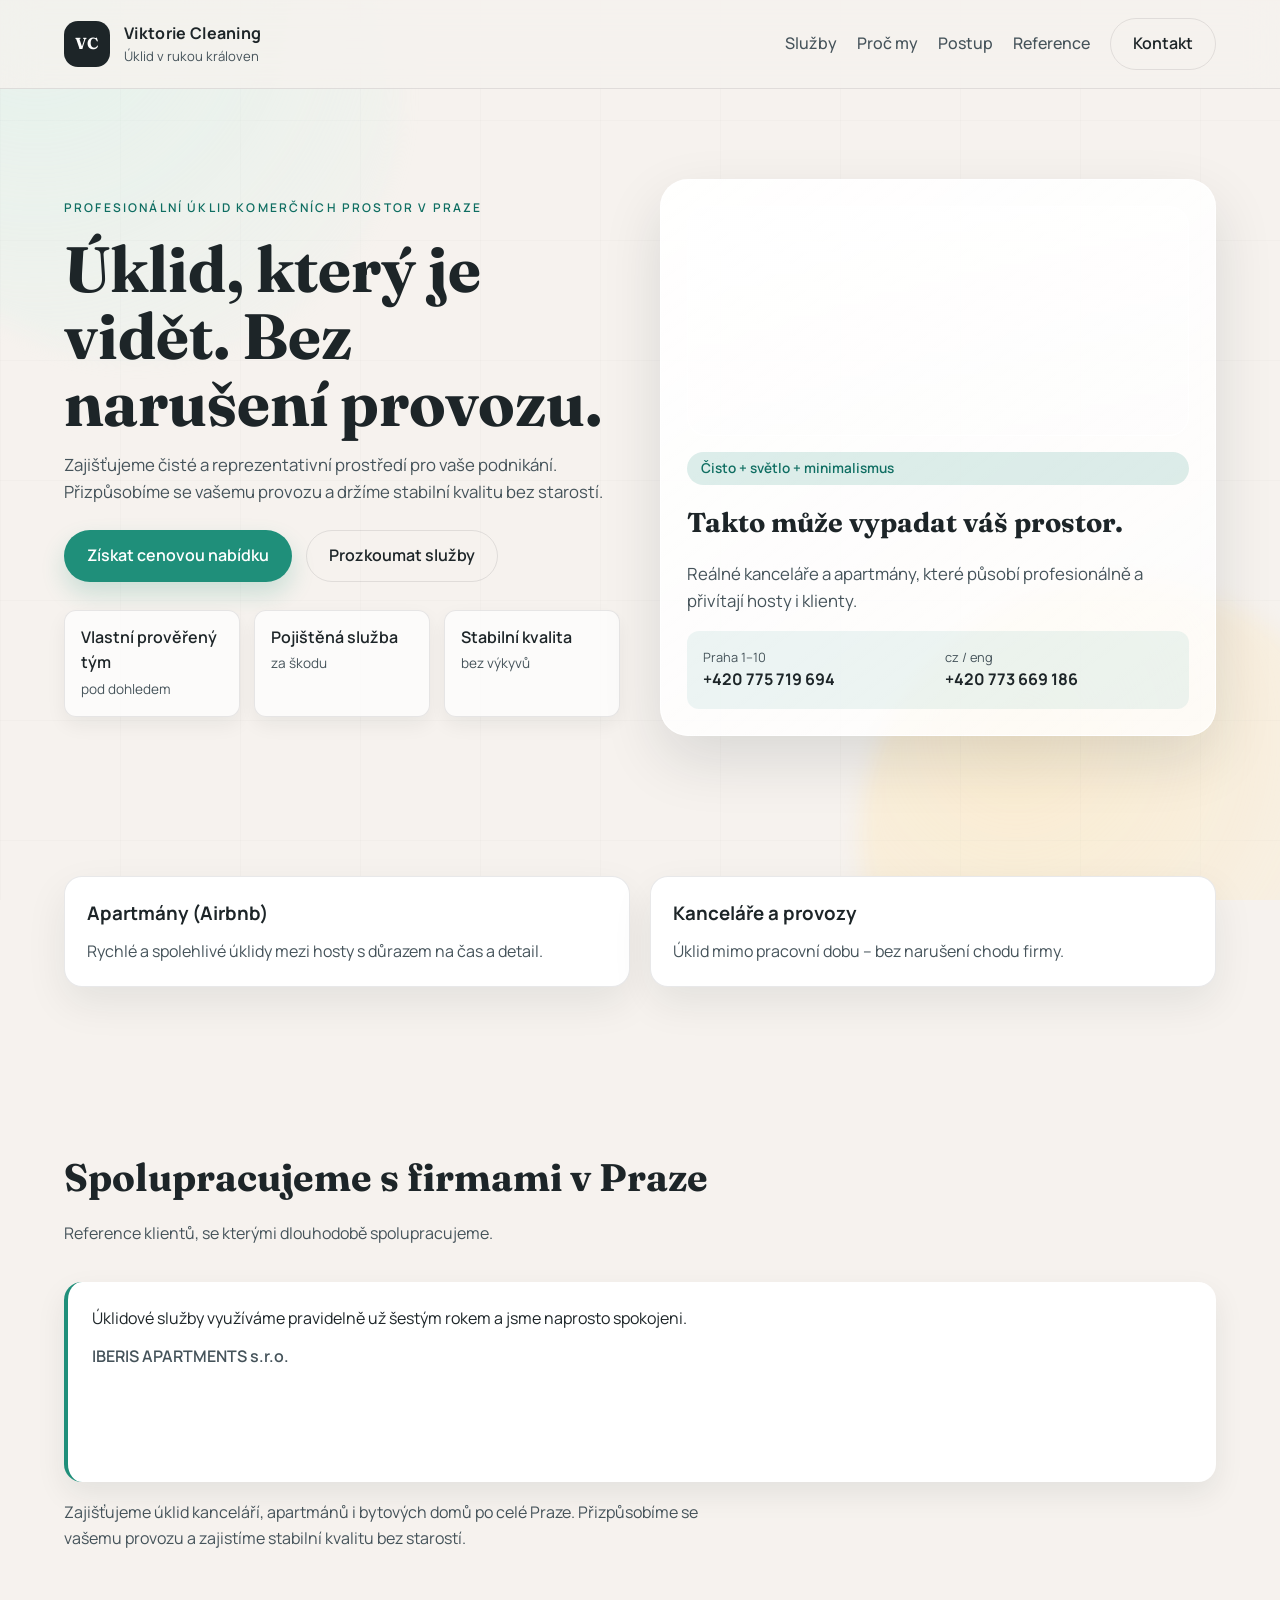
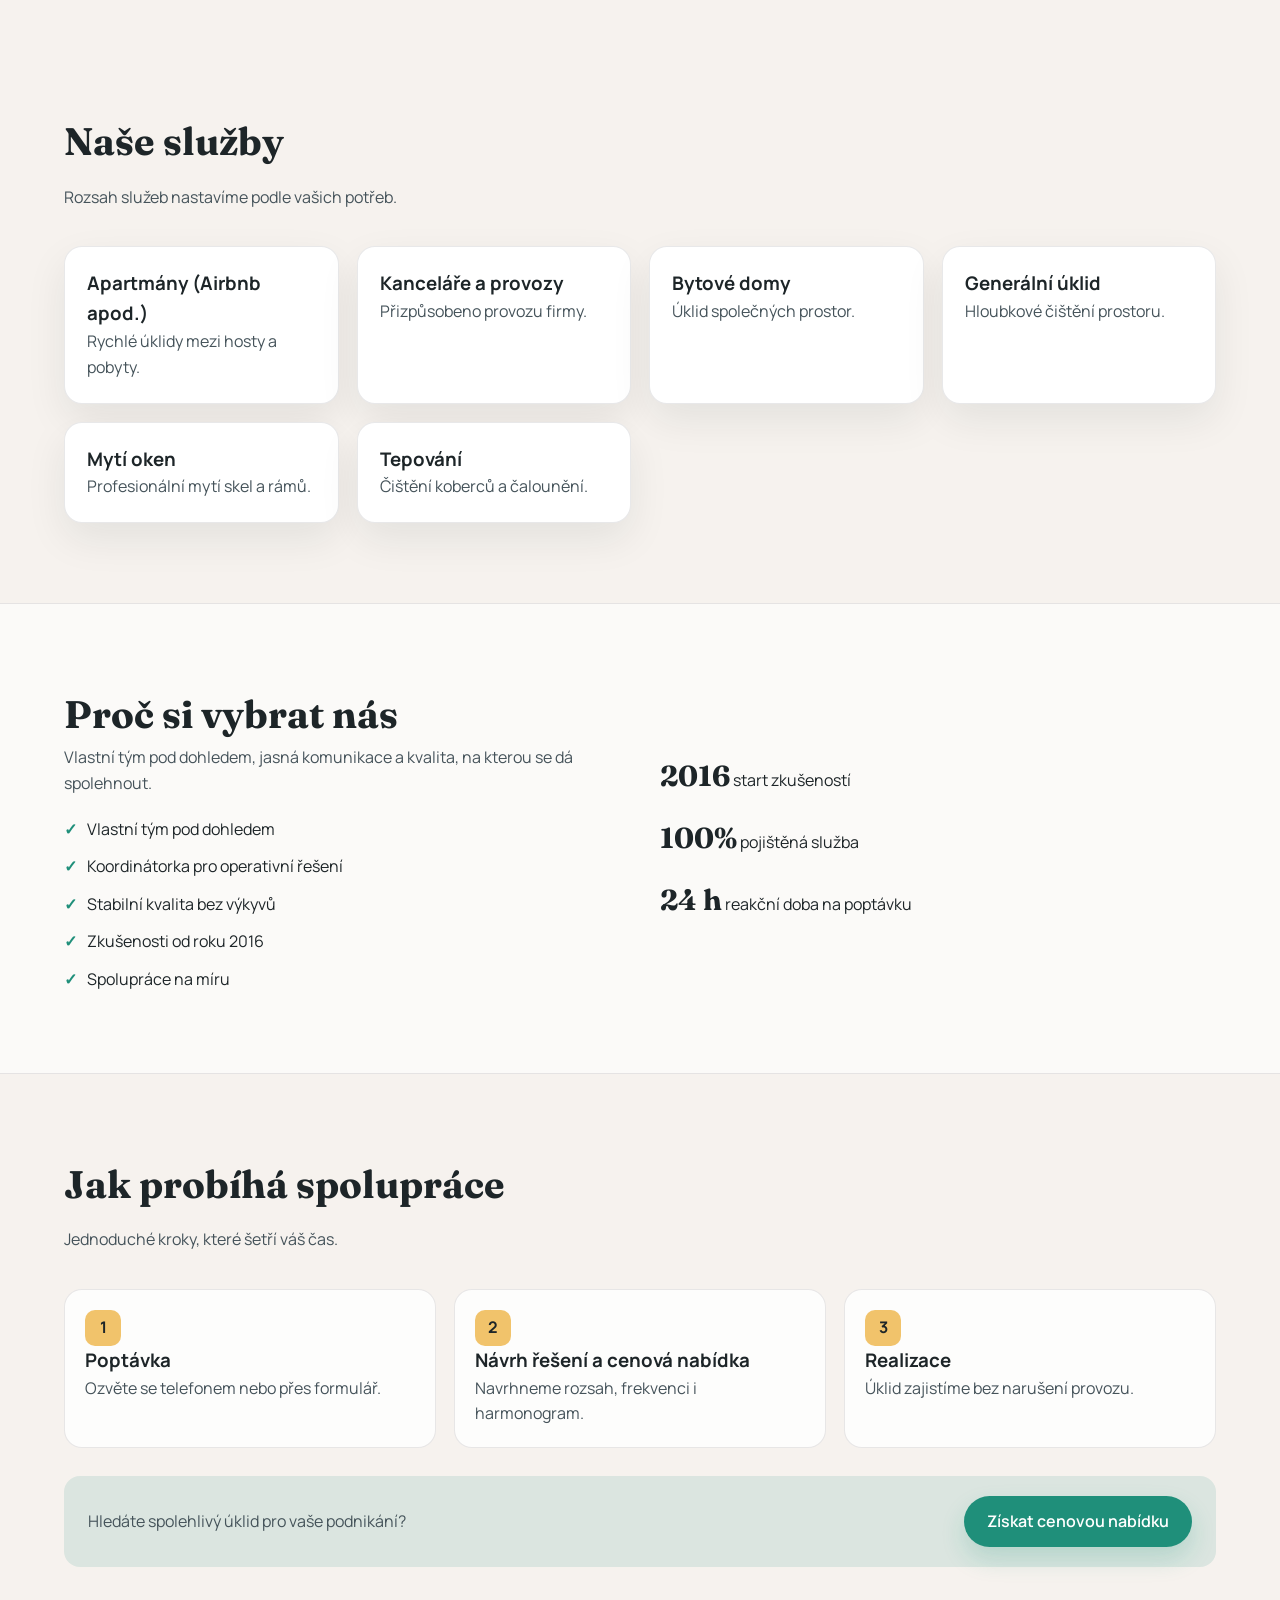
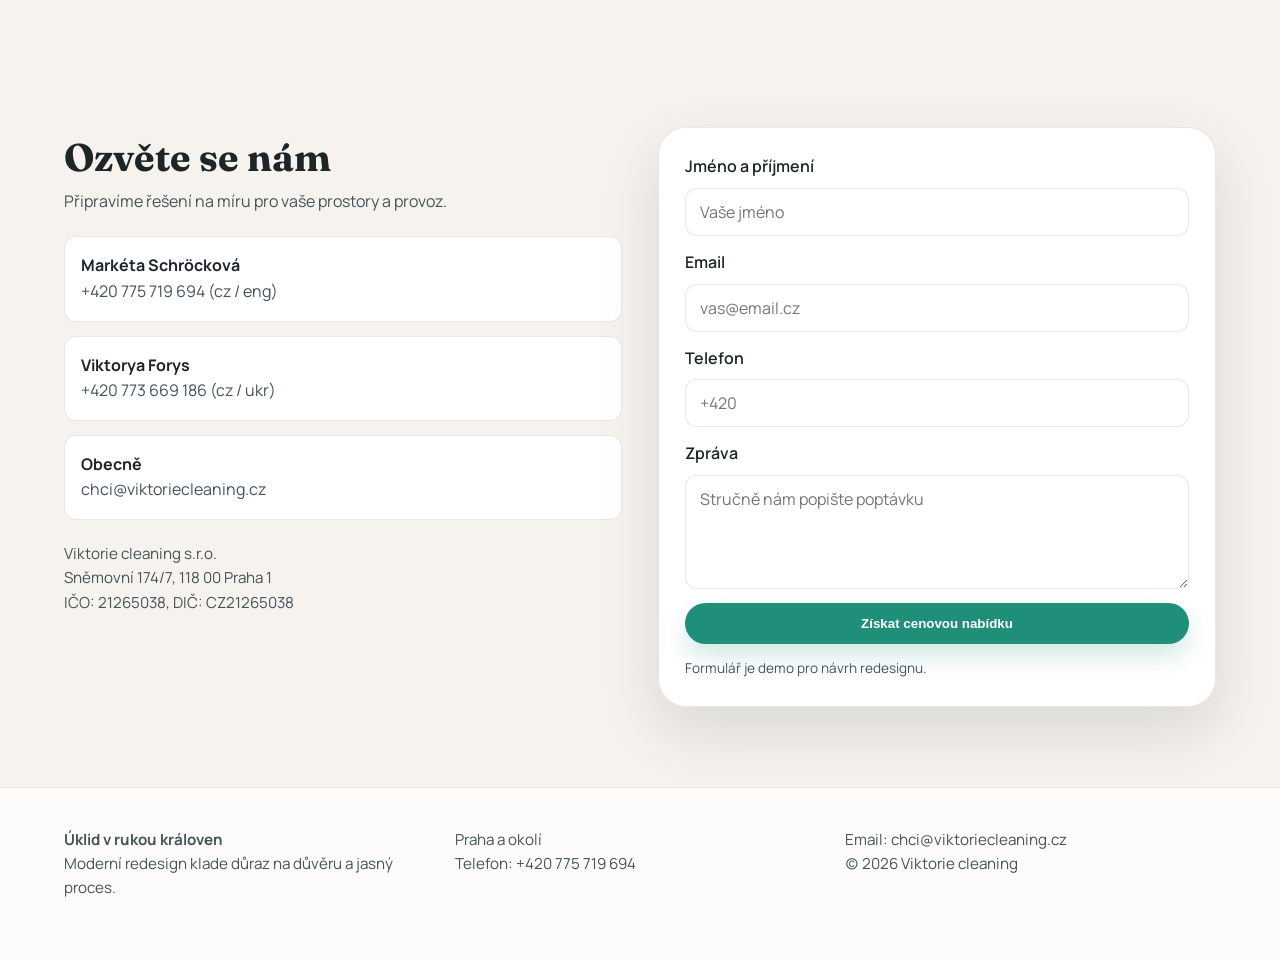
==== commit 5b572281: "Add Czech diacritics" ====
--- a/index.html
+++ b/index.html
@@ -3,8 +3,8 @@
   <head>
     <meta charset="utf-8" />
     <meta name="viewport" content="width=device-width, initial-scale=1" />
-    <title>Viktorie Cleaning - moderni redesign (navrh)</title>
-    <meta name="description" content="Moderni redesign webu pro Viktorie Cleaning: profesionalni uklid komercnich prostoru v Praze." />
+    <title>Viktorie Cleaning – moderní redesign (návrh)</title>
+    <meta name="description" content="Moderní redesign webu pro Viktorie Cleaning: profesionální úklid komerčních prostor v Praze." />
     <link rel="preconnect" href="https://fonts.googleapis.com" />
     <link rel="preconnect" href="https://fonts.gstatic.com" crossorigin />
     <link href="https://fonts.googleapis.com/css2?family=Fraunces:wght@300;400;600;700&family=Manrope:wght@300;400;500;600;700&display=swap" rel="stylesheet" />
@@ -23,17 +23,17 @@
           <span class="logo-mark">VC</span>
           <div>
             <div class="logo-name">Viktorie Cleaning</div>
-            <div class="logo-tag">Uklid v rukou kraloven</div>
+            <div class="logo-tag">Úklid v rukou královen</div>
           </div>
         </div>
         <nav class="nav">
-          <a href="#sluzby">Sluzby</a>
-          <a href="#proc">Proc my</a>
+          <a href="#sluzby">Služby</a>
+          <a href="#proc">Proč my</a>
           <a href="#postup">Postup</a>
           <a href="#reference">Reference</a>
           <a href="#kontakt" class="btn btn-ghost">Kontakt</a>
         </nav>
-        <button class="nav-toggle" aria-label="Otevrit menu">Menu</button>
+        <button class="nav-toggle" aria-label="Otevřít menu">Menu</button>
       </div>
     </header>
 
@@ -41,43 +41,43 @@
       <section class="hero" id="home">
         <div class="container hero-grid">
           <div class="hero-copy">
-            <div class="eyebrow">Profesionalni uklid komercnich prostoru v Praze</div>
-            <h1>Uklid, ktery je videt. Bez naruseni provozu.</h1>
+            <div class="eyebrow">Profesionální úklid komerčních prostor v Praze</div>
+            <h1>Úklid, který je vidět. Bez narušení provozu.</h1>
             <p>
-              Zajistujeme ciste a reprezentativni prostredi pro vase podnikani.
-              Prizpusobime se vasemu provozu a drzime stabilni kvalitu bez starosti.
+              Zajišťujeme čisté a reprezentativní prostředí pro vaše podnikání.
+              Přizpůsobíme se vašemu provozu a držíme stabilní kvalitu bez starostí.
             </p>
             <div class="hero-actions">
-              <a class="btn" href="#kontakt">Ziskat cenovou nabidku</a>
-              <a class="btn btn-ghost" href="#sluzby">Prozkoumat sluzby</a>
+              <a class="btn" href="#kontakt">Získat cenovou nabídku</a>
+              <a class="btn btn-ghost" href="#sluzby">Prozkoumat služby</a>
             </div>
             <div class="hero-highlights">
               <div>
-                <strong>Vlastni provereny tym</strong>
+                <strong>Vlastní prověřený tým</strong>
                 <span>pod dohledem</span>
               </div>
               <div>
-                <strong>Pojistena sluzba</strong>
-                <span>za skodu</span>
-              </div>
-              <div>
-                <strong>Stabilni kvalita</strong>
-                <span>bez vykyvu</span>
+                <strong>Pojištěná služba</strong>
+                <span>za škodu</span>
+              </div>
+              <div>
+                <strong>Stabilní kvalita</strong>
+                <span>bez výkyvů</span>
               </div>
             </div>
           </div>
 
           <div class="hero-card">
             <div class="hero-card-inner">
-              <div class="hero-photo" aria-label="Ukazka cisteho a svetleho interieru"></div>
-              <div class="hero-badge">Cisto + svetlo + minimalismus</div>
-              <h2>Takto muze vypadat vas prostor.</h2>
+              <div class="hero-photo" aria-label="Ukázka čistého a světlého interiéru"></div>
+              <div class="hero-badge">Čisto + světlo + minimalismus</div>
+              <h2>Takto může vypadat váš prostor.</h2>
               <p>
-                Realne kancelare a apartmany, ktere pusobi profesionalne a privitaji hosty i klienty.
+                Reálné kanceláře a apartmány, které působí profesionálně a přivítají hosty i klienty.
               </p>
               <div class="hero-mini">
                 <div>
-                  <span>Praha 1-10</span>
+                  <span>Praha 1–10</span>
                   <strong>+420 775 719 694</strong>
                 </div>
                 <div>
@@ -94,12 +94,12 @@
         <div class="container">
           <div class="split-blocks">
             <article class="card block">
-              <h3>Apartmany (Airbnb)</h3>
-              <p>Rychle a spolehlive uklidy mezi hosty s durazem na cas a detail.</p>
+              <h3>Apartmány (Airbnb)</h3>
+              <p>Rychlé a spolehlivé úklidy mezi hosty s důrazem na čas a detail.</p>
             </article>
             <article class="card block">
-              <h3>Kancelare a provozy</h3>
-              <p>Uklid mimo pracovni dobu - bez naruseni chodu firmy.</p>
+              <h3>Kanceláře a provozy</h3>
+              <p>Úklid mimo pracovní dobu – bez narušení chodu firmy.</p>
             </article>
           </div>
         </div>
@@ -109,31 +109,31 @@
         <div class="container">
           <div class="section-head">
             <h2>Spolupracujeme s firmami v Praze</h2>
-            <p>Reference klientu, se kterymi dlouhodobe spolupracujeme.</p>
+            <p>Reference klientů, se kterými dlouhodobě spolupracujeme.</p>
           </div>
           <div class="reference-rotator">
             <blockquote class="is-active">
               <p>
-                Uklidove sluzby vyuzivame pravidelne uz sestym rokem a jsme naprosto spokojeni.
+                Úklidové služby využíváme pravidelně už šestým rokem a jsme naprosto spokojeni.
               </p>
               <footer>IBERIS APARTMENTS s.r.o.</footer>
             </blockquote>
             <blockquote>
               <p>
-                Uklid naseho domu probiha ve vysoke kvalite. Ocenujeme aktivni pristup a peclivost.
+                Úklid našeho domu probíhá ve vysoké kvalitě. Oceňujeme aktivní přístup a pečlivost.
               </p>
-              <footer>Jirina a Alan Gutl</footer>
+              <footer>Jiřina a Alan Gütl</footer>
             </blockquote>
             <blockquote>
               <p>
-                S firmou dlouhodobe spolupracujeme a ocekujeme flexibilitu i spolehlivost.
+                S firmou dlouhodobě spolupracujeme a oceňujeme flexibilitu i spolehlivost.
               </p>
-              <footer>SNEMOVNI 7 s.r.o.</footer>
+              <footer>SNĚMOVNÍ 7 s.r.o.</footer>
             </blockquote>
           </div>
           <p class="reference-note">
-            Zajistujeme uklid kancelari, apartmanu i bytovych domu po cele Praze.
-            Prizpusobime se vasemu provozu a zajistime stabilni kvalitu bez starosti.
+            Zajišťujeme úklid kanceláří, apartmánů i bytových domů po celé Praze.
+            Přizpůsobíme se vašemu provozu a zajistíme stabilní kvalitu bez starostí.
           </p>
         </div>
       </section>
@@ -141,33 +141,33 @@
       <section class="section" id="sluzby">
         <div class="container">
           <div class="section-head">
-            <h2>Nase sluzby</h2>
-            <p>Rozsah sluzeb nastavime podle vasich potreb.</p>
+            <h2>Naše služby</h2>
+            <p>Rozsah služeb nastavíme podle vašich potřeb.</p>
           </div>
           <div class="service-grid">
             <article class="card">
-              <h3>Apartmany (Airbnb apod.)</h3>
-              <p>Rychle uklidy mezi hosty a pobyty.</p>
-            </article>
-            <article class="card">
-              <h3>Kancelare a provozy</h3>
-              <p>Prizpusobeno provozu firmy.</p>
-            </article>
-            <article class="card">
-              <h3>Bytove domy</h3>
-              <p>Uklid spolecnych prostoru.</p>
-            </article>
-            <article class="card">
-              <h3>Generalni uklid</h3>
-              <p>Hloubkove cisteni prostoru.</p>
-            </article>
-            <article class="card">
-              <h3>Myti oken</h3>
-              <p>Profesionalni myti skel a ramu.</p>
-            </article>
-            <article class="card">
-              <h3>Tepovani</h3>
-              <p>Cisteni kobercu a calouneni.</p>
+              <h3>Apartmány (Airbnb apod.)</h3>
+              <p>Rychlé úklidy mezi hosty a pobyty.</p>
+            </article>
+            <article class="card">
+              <h3>Kanceláře a provozy</h3>
+              <p>Přizpůsobeno provozu firmy.</p>
+            </article>
+            <article class="card">
+              <h3>Bytové domy</h3>
+              <p>Úklid společných prostor.</p>
+            </article>
+            <article class="card">
+              <h3>Generální úklid</h3>
+              <p>Hloubkové čištění prostoru.</p>
+            </article>
+            <article class="card">
+              <h3>Mytí oken</h3>
+              <p>Profesionální mytí skel a rámů.</p>
+            </article>
+            <article class="card">
+              <h3>Tepování</h3>
+              <p>Čištění koberců a čalounění.</p>
             </article>
           </div>
         </div>
@@ -176,30 +176,30 @@
       <section class="section section-accent" id="proc">
         <div class="container split">
           <div>
-            <h2>Proc si vybrat nas</h2>
+            <h2>Proč si vybrat nás</h2>
             <p>
-              Vlastni tym pod dohledem, jasna komunikace a kvalita, na kterou se da spolehnout.
+              Vlastní tým pod dohledem, jasná komunikace a kvalita, na kterou se dá spolehnout.
             </p>
             <ul class="checklist">
-              <li>Vlastni tym pod dohledem</li>
-              <li>Koordinatorka pro operativni reseni</li>
-              <li>Stabilni kvalita bez vykyvu</li>
-              <li>Zkusenosti od roku 2016</li>
-              <li>Spoluprace na miru</li>
+              <li>Vlastní tým pod dohledem</li>
+              <li>Koordinátorka pro operativní řešení</li>
+              <li>Stabilní kvalita bez výkyvů</li>
+              <li>Zkušenosti od roku 2016</li>
+              <li>Spolupráce na míru</li>
             </ul>
           </div>
           <div class="stats">
             <div>
               <strong>2016</strong>
-              <span>start zkusenosti</span>
+              <span>start zkušeností</span>
             </div>
             <div>
               <strong>100%</strong>
-              <span>pojistena sluzba</span>
+              <span>pojištěná služba</span>
             </div>
             <div>
               <strong>24 h</strong>
-              <span>reakcni doba na poptavku</span>
+              <span>reakční doba na poptávku</span>
             </div>
           </div>
         </div>
@@ -208,29 +208,29 @@
       <section class="section" id="postup">
         <div class="container">
           <div class="section-head">
-            <h2>Jak probiha spoluprace</h2>
-            <p>Jednoduche kroky, ktere setri vas cas.</p>
+            <h2>Jak probíhá spolupráce</h2>
+            <p>Jednoduché kroky, které šetří váš čas.</p>
           </div>
           <div class="steps">
             <div class="step">
               <span>1</span>
-              <h3>Poptavka</h3>
-              <p>Ozvete se telefonem nebo pres formular.</p>
+              <h3>Poptávka</h3>
+              <p>Ozvěte se telefonem nebo přes formulář.</p>
             </div>
             <div class="step">
               <span>2</span>
-              <h3>Navrh reseni a cenova nabidka</h3>
+              <h3>Návrh řešení a cenová nabídka</h3>
               <p>Navrhneme rozsah, frekvenci i harmonogram.</p>
             </div>
             <div class="step">
               <span>3</span>
               <h3>Realizace</h3>
-              <p>Uklid zajistime bez naruseni provozu.</p>
+              <p>Úklid zajistíme bez narušení provozu.</p>
             </div>
           </div>
           <div class="cta-row">
-            <p>Hledate spolehlivy uklid pro vase podnikani?</p>
-            <a class="btn" href="#kontakt">Ziskat cenovou nabidku</a>
+            <p>Hledáte spolehlivý úklid pro vaše podnikání?</p>
+            <a class="btn" href="#kontakt">Získat cenovou nabídku</a>
           </div>
         </div>
       </section>
@@ -238,13 +238,13 @@
       <section class="section" id="kontakt">
         <div class="container contact">
           <div>
-            <h2>Ozvete se nam</h2>
+            <h2>Ozvěte se nám</h2>
             <p>
-              Pripravime reseni na miru pro vase prostory a provoz.
+              Připravíme řešení na míru pro vaše prostory a provoz.
             </p>
             <div class="contact-cards">
               <div>
-                <h4>Marketa Schrockova</h4>
+                <h4>Markéta Schröcková</h4>
                 <p>+420 775 719 694 (cz / eng)</p>
               </div>
               <div>
@@ -252,20 +252,20 @@
                 <p>+420 773 669 186 (cz / ukr)</p>
               </div>
               <div>
-                <h4>Obecne</h4>
+                <h4>Obecně</h4>
                 <p>chci@viktoriecleaning.cz</p>
               </div>
             </div>
             <div class="contact-address">
               <p>Viktorie cleaning s.r.o.</p>
-              <p>Snemovni 174/7, 118 00 Praha 1</p>
-              <p>ICO: 21265038, DIC: CZ21265038</p>
+              <p>Sněmovní 174/7, 118 00 Praha 1</p>
+              <p>IČO: 21265038, DIČ: CZ21265038</p>
             </div>
           </div>
           <form class="form">
             <label>
-              Jmeno a prijmeni
-              <input type="text" placeholder="Vase jmeno" />
+              Jméno a příjmení
+              <input type="text" placeholder="Vaše jméno" />
             </label>
             <label>
               Email
@@ -276,11 +276,11 @@
               <input type="tel" placeholder="+420" />
             </label>
             <label>
-              Zprava
-              <textarea rows="4" placeholder="Strucne nam popiste poptavku"></textarea>
+              Zpráva
+              <textarea rows="4" placeholder="Stručně nám popište poptávku"></textarea>
             </label>
-            <button type="submit" class="btn">Ziskat cenovou nabidku</button>
-            <p class="form-note">Formular je demo pro navrh redesignu.</p>
+            <button type="submit" class="btn">Získat cenovou nabídku</button>
+            <p class="form-note">Formulář je demo pro návrh redesignu.</p>
           </form>
         </div>
       </section>
@@ -289,11 +289,11 @@
     <footer class="footer">
       <div class="container">
         <div>
-          <strong>Uklid v rukou kraloven</strong>
-          <p>Moderni redesign klade duraz na duveru a jasny proces.</p>
+          <strong>Úklid v rukou královen</strong>
+          <p>Moderní redesign klade důraz na důvěru a jasný proces.</p>
         </div>
         <div>
-          <p>Praha a okoli</p>
+          <p>Praha a okolí</p>
           <p>Telefon: +420 775 719 694</p>
         </div>
         <div>
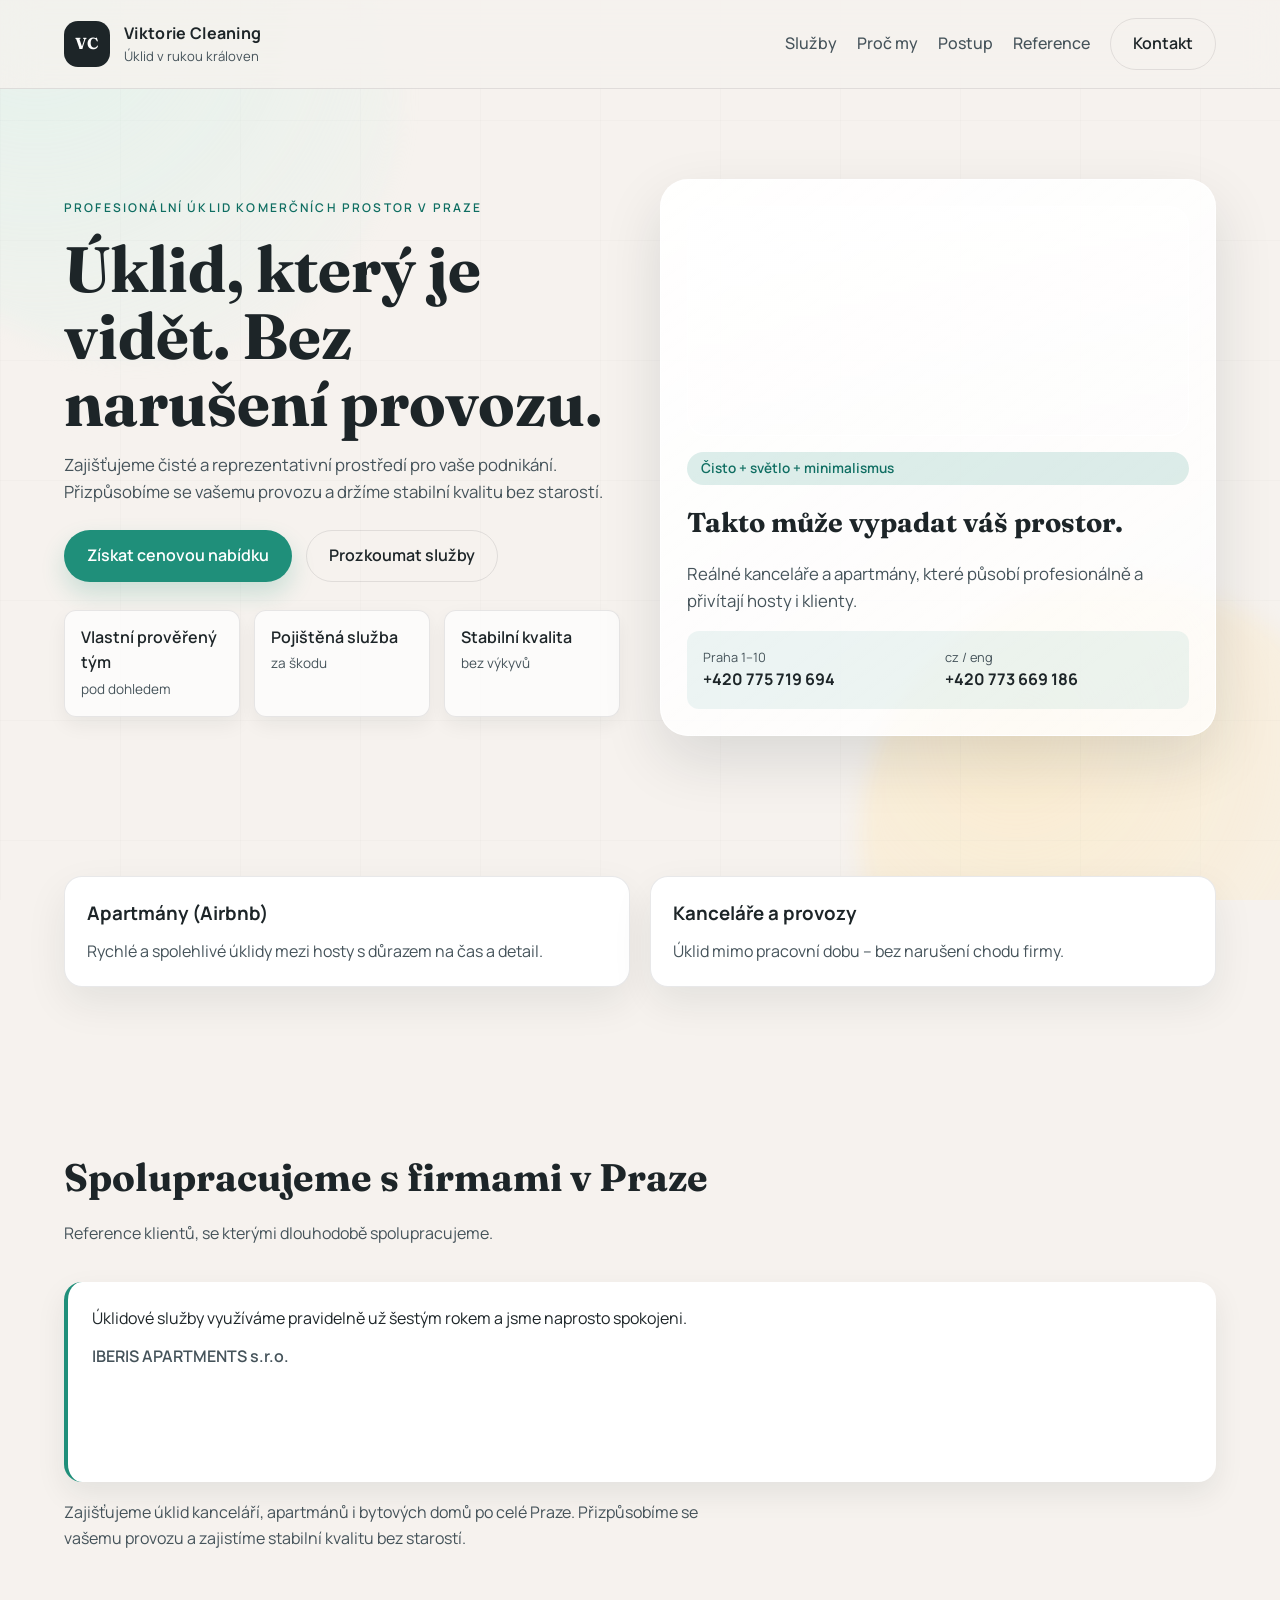
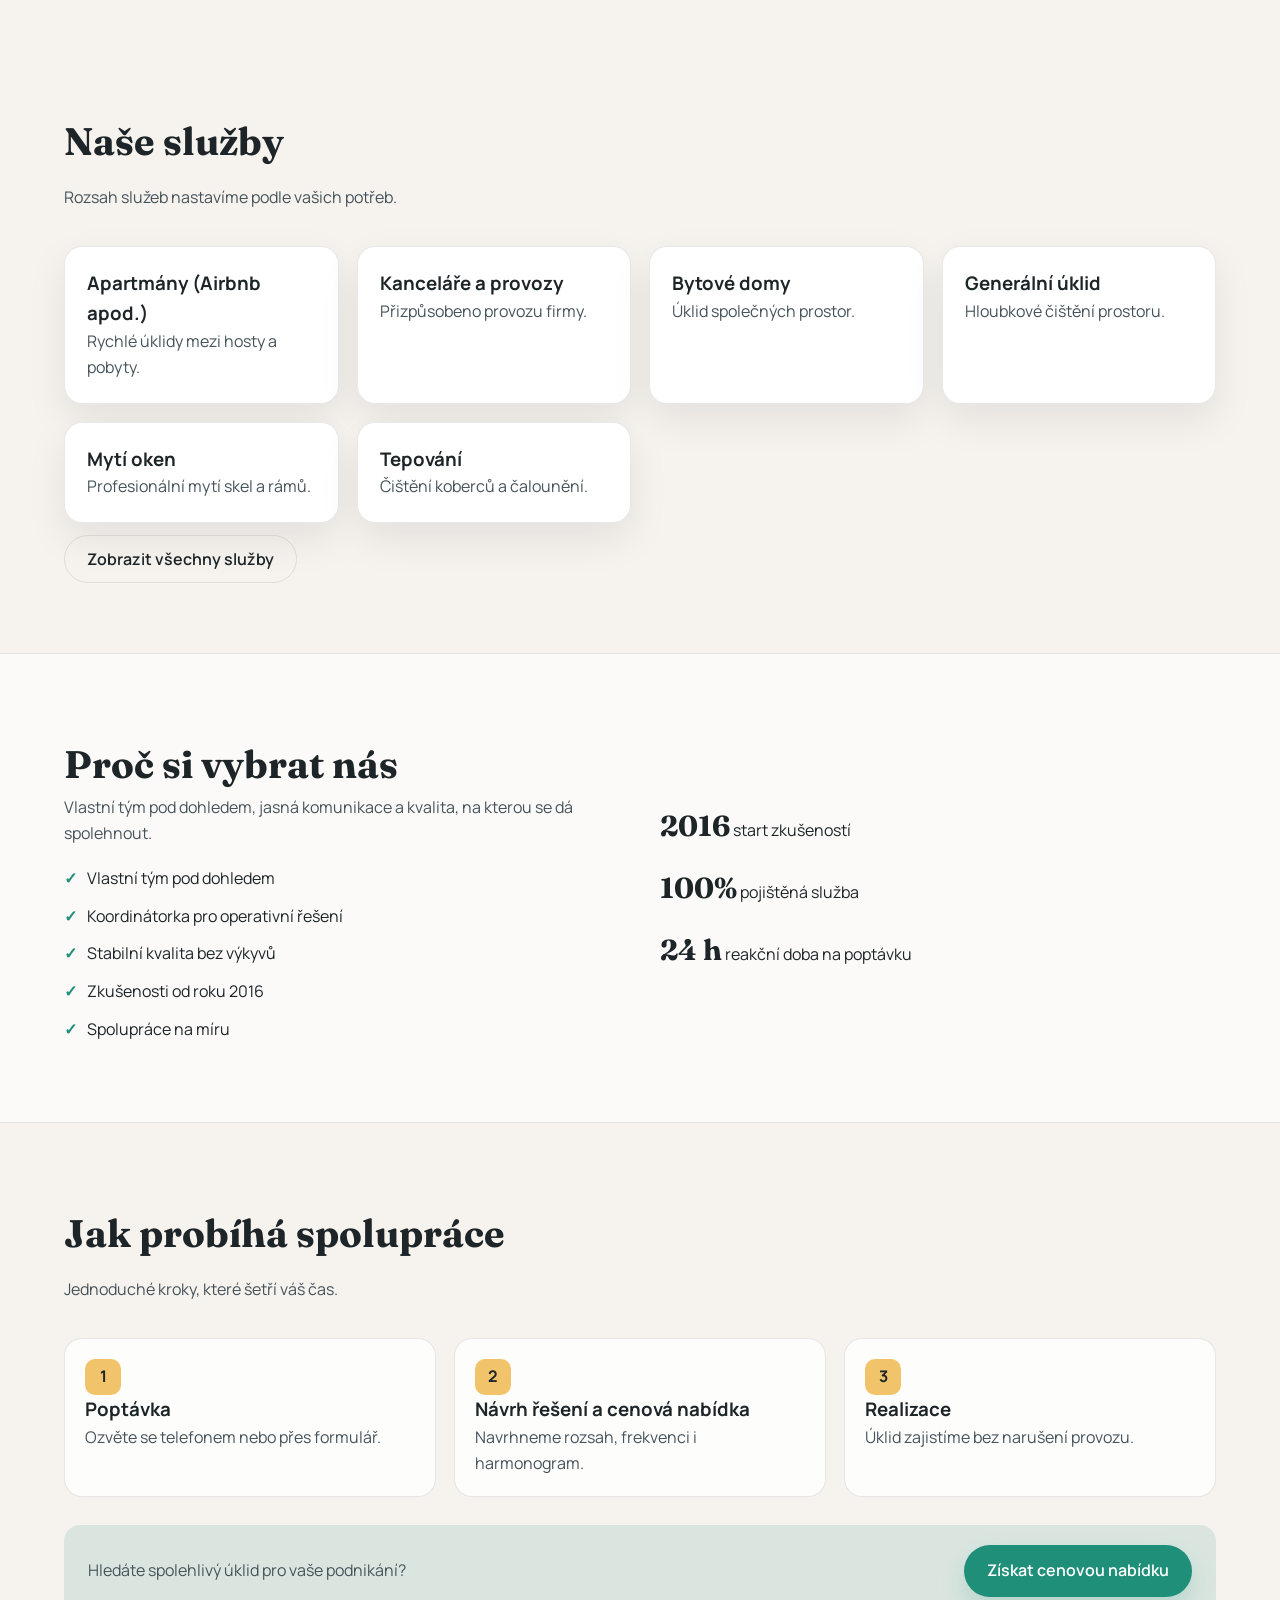
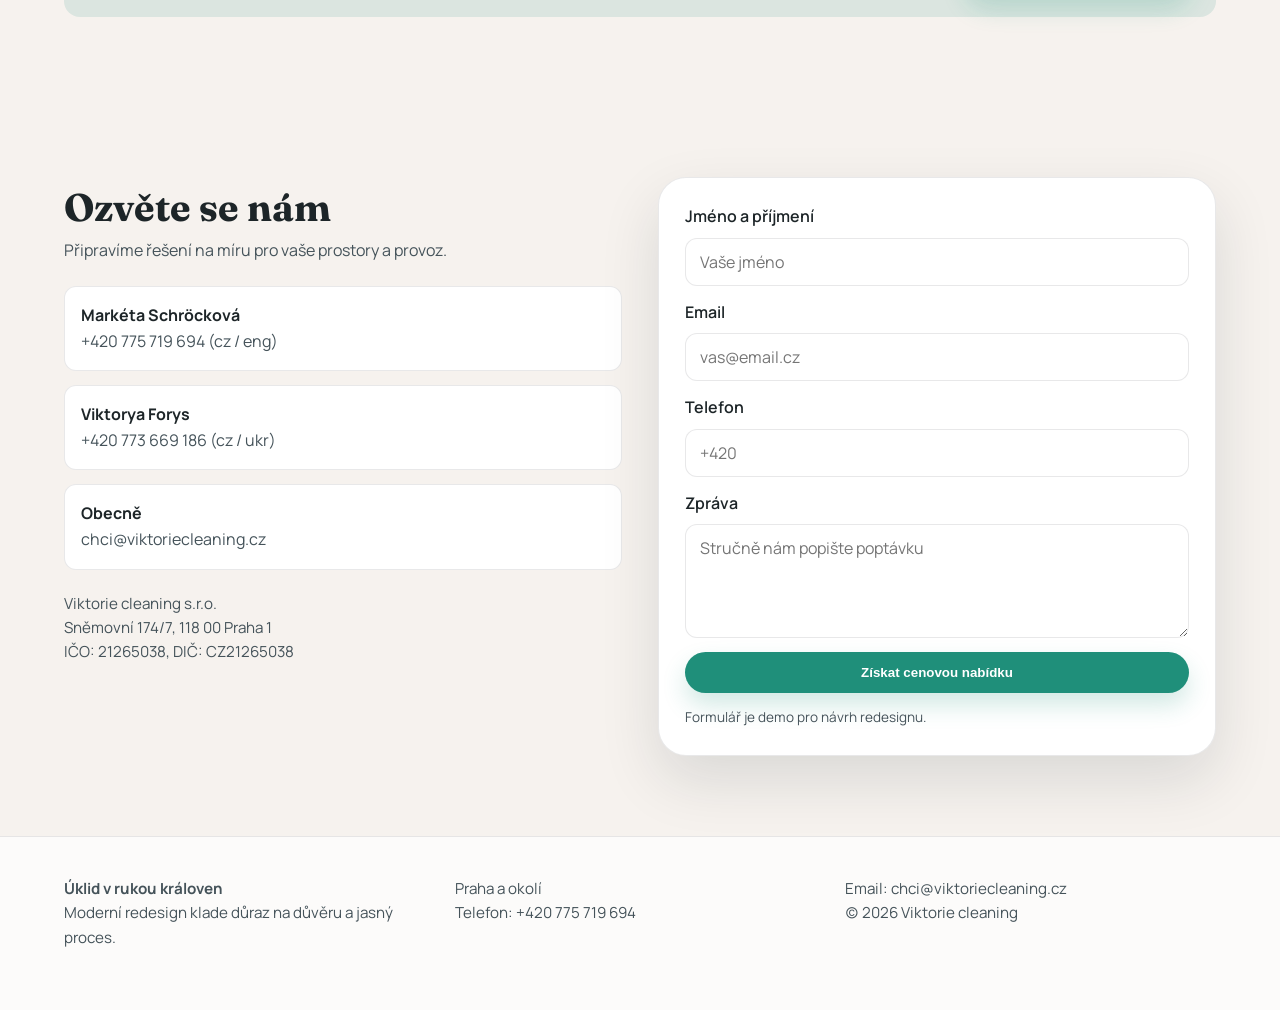
==== commit 08ccf2e9: "Add services pages" ====
--- a/index.html
+++ b/index.html
@@ -27,7 +27,7 @@
           </div>
         </div>
         <nav class="nav">
-          <a href="#sluzby">Služby</a>
+          <a href="services.html">Služby</a>
           <a href="#proc">Proč my</a>
           <a href="#postup">Postup</a>
           <a href="#reference">Reference</a>
@@ -49,7 +49,7 @@
             </p>
             <div class="hero-actions">
               <a class="btn" href="#kontakt">Získat cenovou nabídku</a>
-              <a class="btn btn-ghost" href="#sluzby">Prozkoumat služby</a>
+              <a class="btn btn-ghost" href="services.html">Prozkoumat služby</a>
             </div>
             <div class="hero-highlights">
               <div>
@@ -169,6 +169,9 @@
               <h3>Tepování</h3>
               <p>Čištění koberců a čalounění.</p>
             </article>
+          </div>
+          <div class="section-cta">
+            <a class="btn btn-ghost" href="services.html">Zobrazit všechny služby</a>
           </div>
         </div>
       </section>
--- a/styles.css
+++ b/styles.css
@@ -307,6 +307,10 @@
   margin-bottom: 36px;
 }
 
+.section-cta {
+  margin-top: 24px;
+}
+
 .section h2 {
   font-family: "Fraunces", serif;
   font-size: clamp(2rem, 3vw, 2.8rem);
@@ -361,6 +365,31 @@
   grid-template-columns: repeat(auto-fit, minmax(280px, 1fr));
   gap: 40px;
   align-items: center;
+}
+
+.detail-grid {
+  display: grid;
+  grid-template-columns: repeat(auto-fit, minmax(260px, 1fr));
+  gap: 32px;
+}
+
+.text-list {
+  list-style: none;
+  display: grid;
+  gap: 12px;
+  margin-top: 16px;
+  color: var(--ink-soft);
+}
+
+.text-list li {
+  display: flex;
+  gap: 10px;
+}
+
+.text-list li::before {
+  content: \"•\";
+  color: var(--accent);
+  font-weight: 700;
 }
 
 .checklist {
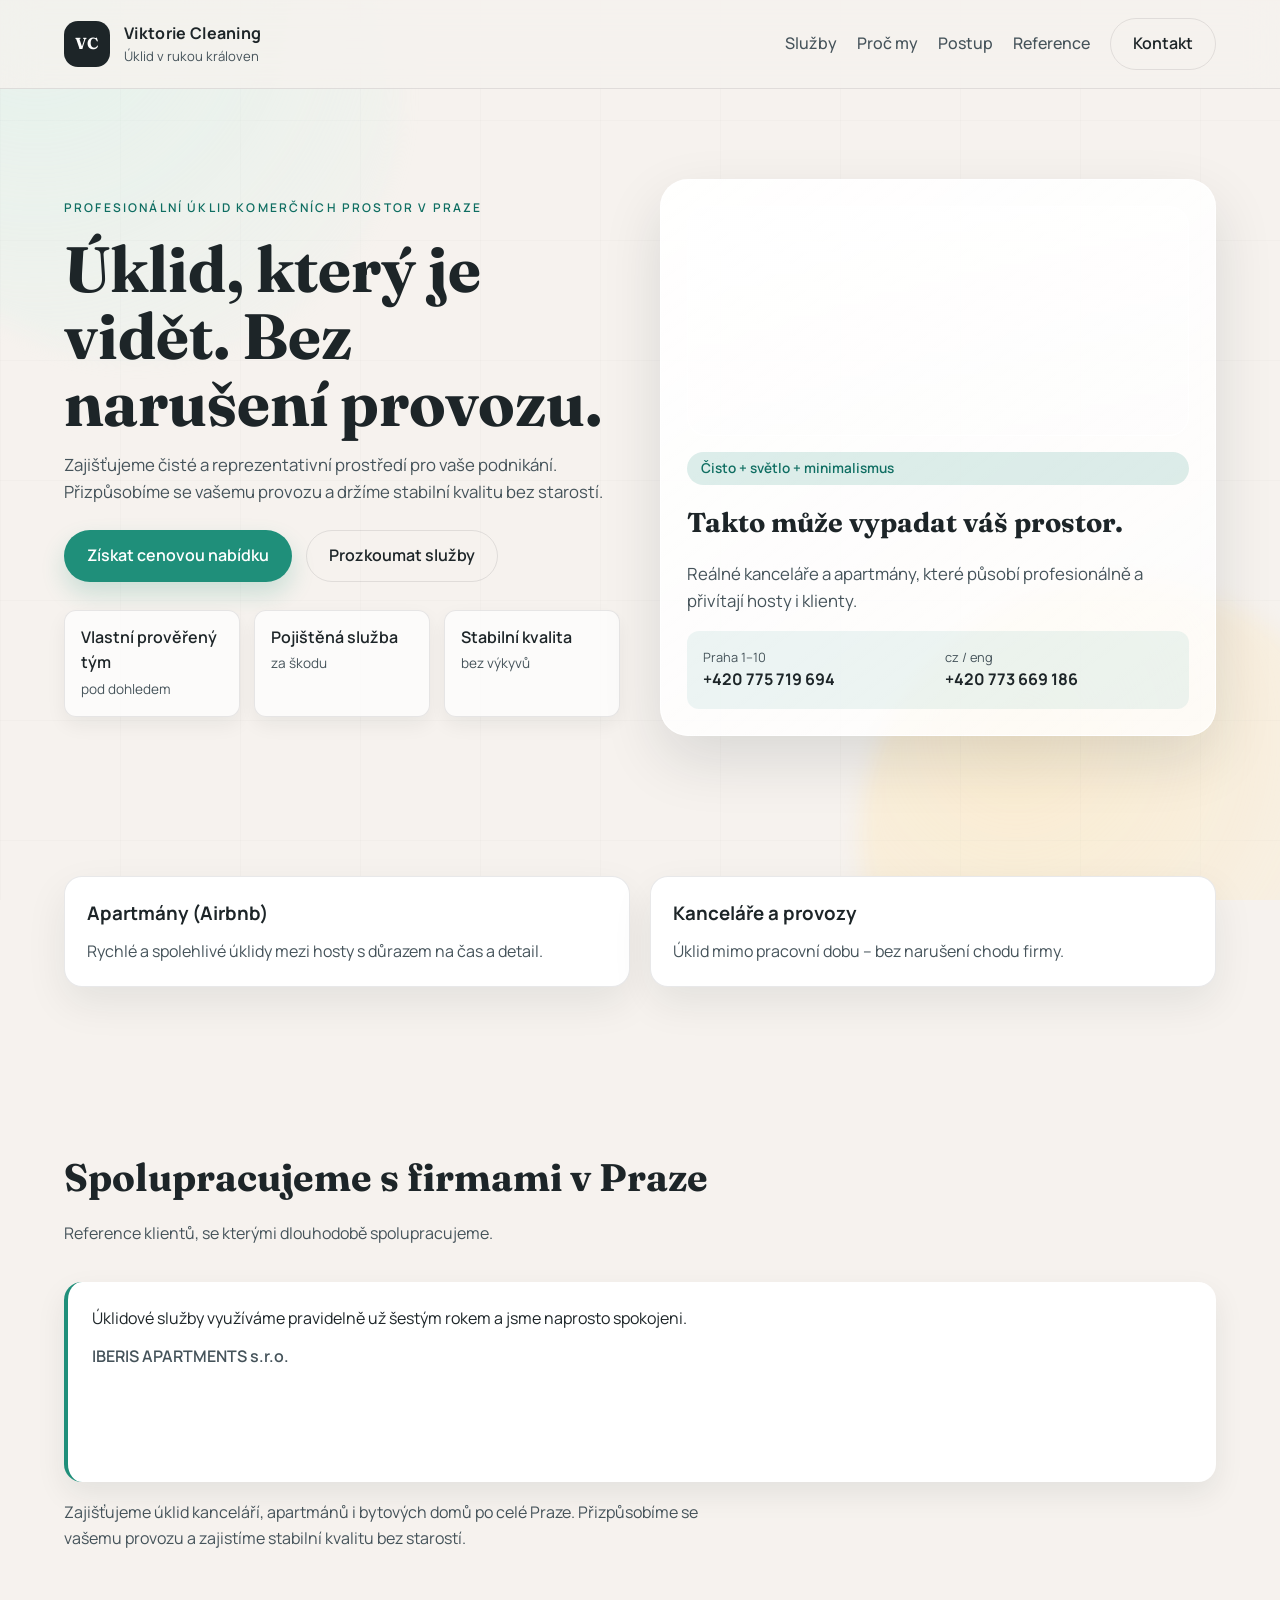
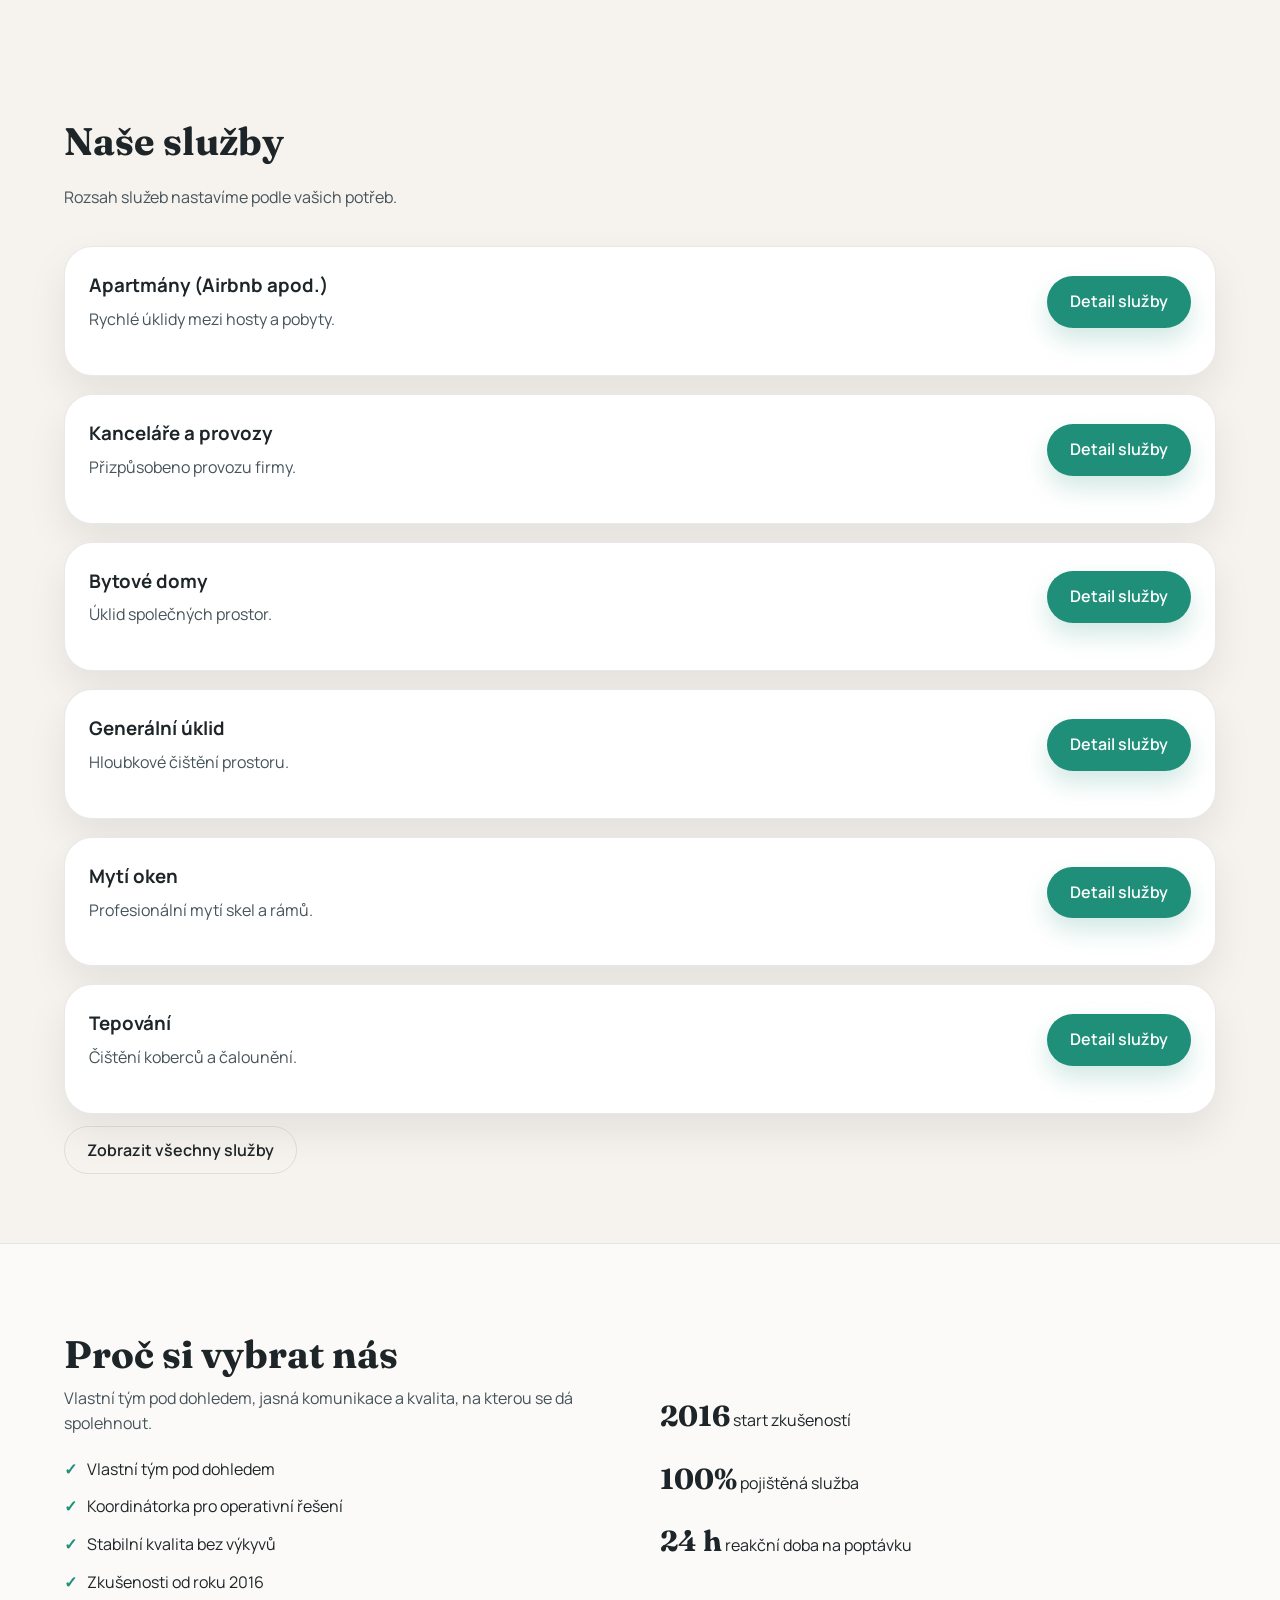
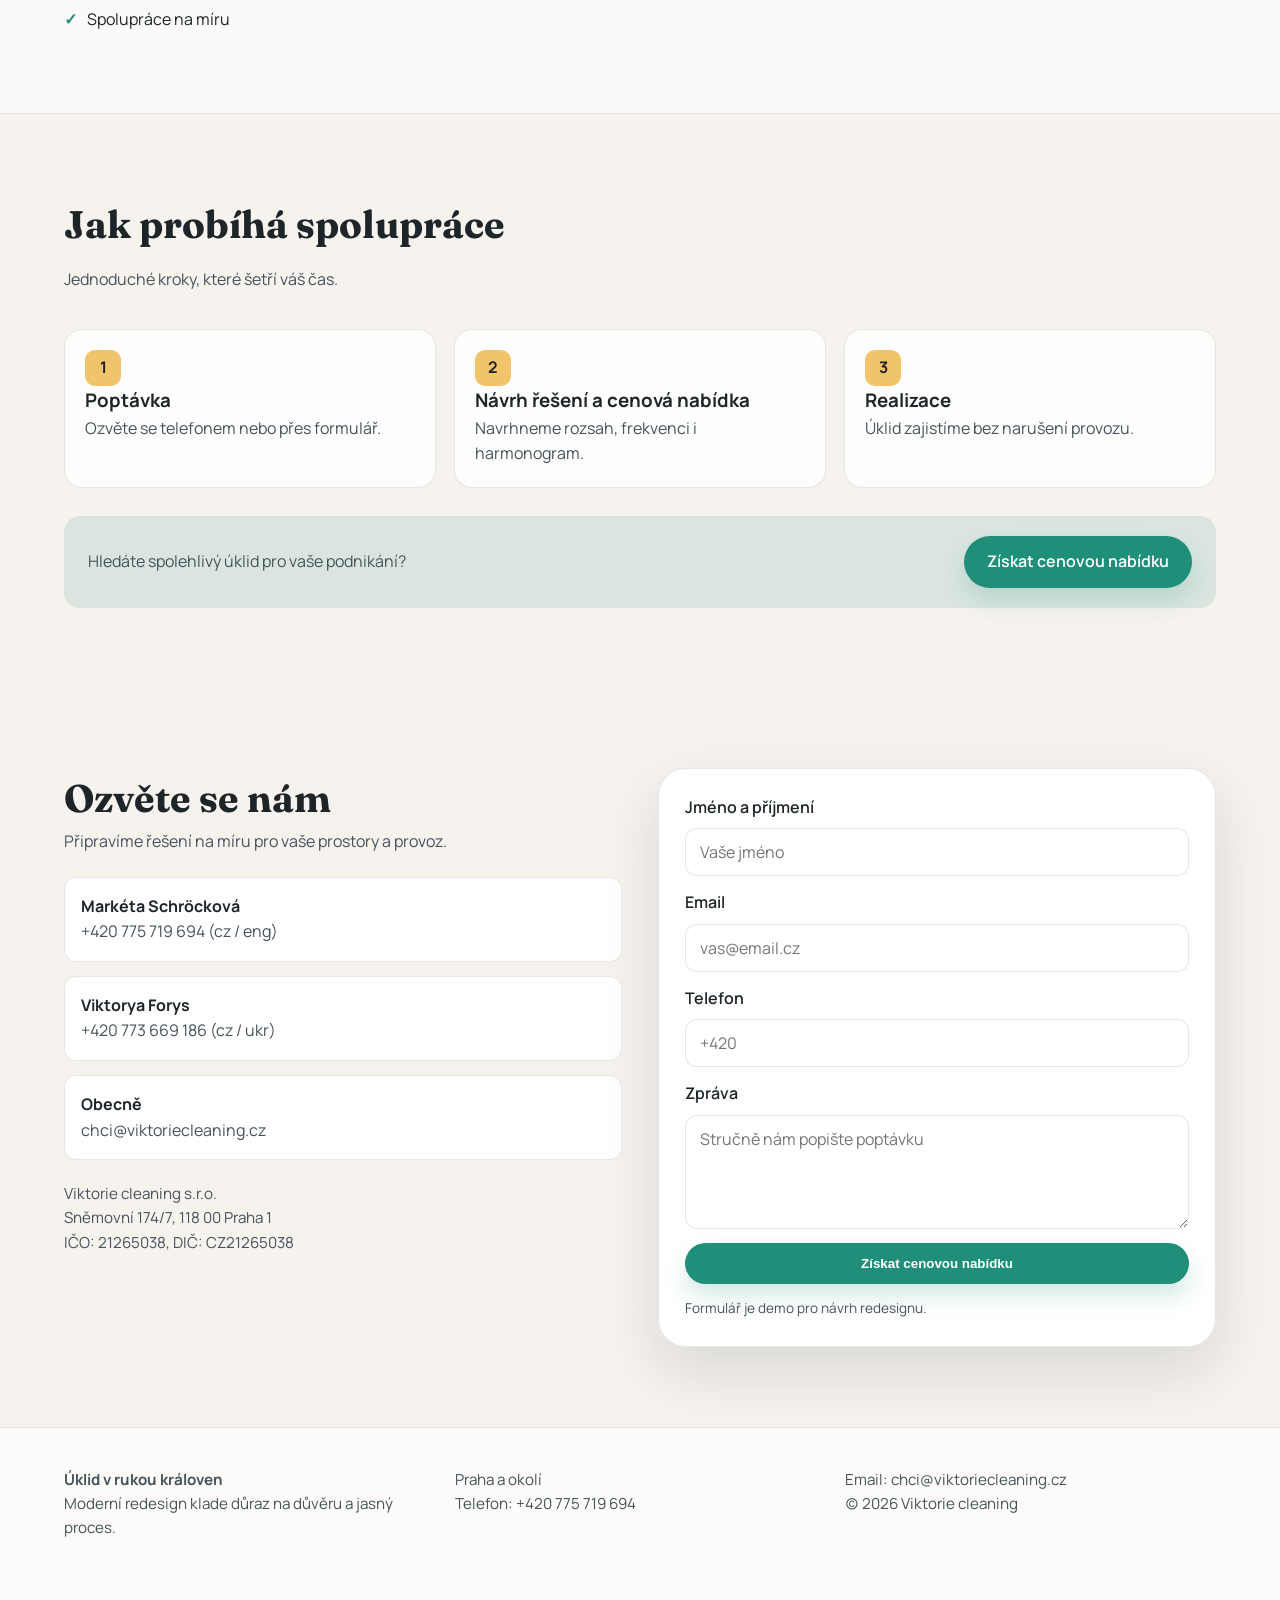
==== commit fc4be7d3: "Refresh service layout with banners and CTAs" ====
--- a/index.html
+++ b/index.html
@@ -144,30 +144,60 @@
             <h2>Naše služby</h2>
             <p>Rozsah služeb nastavíme podle vašich potřeb.</p>
           </div>
-          <div class="service-grid">
-            <article class="card">
-              <h3>Apartmány (Airbnb apod.)</h3>
-              <p>Rychlé úklidy mezi hosty a pobyty.</p>
-            </article>
-            <article class="card">
-              <h3>Kanceláře a provozy</h3>
-              <p>Přizpůsobeno provozu firmy.</p>
-            </article>
-            <article class="card">
-              <h3>Bytové domy</h3>
-              <p>Úklid společných prostor.</p>
-            </article>
-            <article class="card">
-              <h3>Generální úklid</h3>
-              <p>Hloubkové čištění prostoru.</p>
-            </article>
-            <article class="card">
-              <h3>Mytí oken</h3>
-              <p>Profesionální mytí skel a rámů.</p>
-            </article>
-            <article class="card">
-              <h3>Tepování</h3>
-              <p>Čištění koberců a čalounění.</p>
+          <div class="service-banners">
+            <article class="service-banner">
+              <div class="service-banner-head">
+                <div>
+                  <h3>Apartmány (Airbnb apod.)</h3>
+                  <p>Rychlé úklidy mezi hosty a pobyty.</p>
+                </div>
+                <a class="btn btn-dark" href="services.html#apartmany">Detail služby</a>
+              </div>
+            </article>
+            <article class="service-banner">
+              <div class="service-banner-head">
+                <div>
+                  <h3>Kanceláře a provozy</h3>
+                  <p>Přizpůsobeno provozu firmy.</p>
+                </div>
+                <a class="btn btn-dark" href="services.html#kancelare">Detail služby</a>
+              </div>
+            </article>
+            <article class="service-banner">
+              <div class="service-banner-head">
+                <div>
+                  <h3>Bytové domy</h3>
+                  <p>Úklid společných prostor.</p>
+                </div>
+                <a class="btn btn-dark" href="services.html#bytove-domy">Detail služby</a>
+              </div>
+            </article>
+            <article class="service-banner">
+              <div class="service-banner-head">
+                <div>
+                  <h3>Generální úklid</h3>
+                  <p>Hloubkové čištění prostoru.</p>
+                </div>
+                <a class="btn btn-dark" href="services.html#generalni-uklid">Detail služby</a>
+              </div>
+            </article>
+            <article class="service-banner">
+              <div class="service-banner-head">
+                <div>
+                  <h3>Mytí oken</h3>
+                  <p>Profesionální mytí skel a rámů.</p>
+                </div>
+                <a class="btn btn-dark" href="services.html#myti-oken">Detail služby</a>
+              </div>
+            </article>
+            <article class="service-banner">
+              <div class="service-banner-head">
+                <div>
+                  <h3>Tepování</h3>
+                  <p>Čištění koberců a čalounění.</p>
+                </div>
+                <a class="btn btn-dark" href="services.html#tepovani">Detail služby</a>
+              </div>
             </article>
           </div>
           <div class="section-cta">
--- a/styles.css
+++ b/styles.css
@@ -327,6 +327,10 @@
   border-bottom: 1px solid var(--line);
 }
 
+.section-tight {
+  padding-top: 40px;
+}
+
 .split-blocks {
   display: grid;
   grid-template-columns: repeat(auto-fit, minmax(260px, 1fr));
@@ -355,9 +359,60 @@
   transition: transform 0.4s ease, opacity 0.4s ease;
 }
 
+.card-link {
+  display: block;
+}
+
 .card.is-visible {
   transform: translateY(0);
   opacity: 1;
+}
+
+.service-banners {
+  display: grid;
+  gap: 18px;
+}
+
+.service-banner {
+  position: relative;
+  overflow: hidden;
+  background: var(--paper);
+  border-radius: var(--radius-lg);
+  padding: 24px;
+  border: 1px solid var(--line);
+  box-shadow: 0 18px 40px rgba(17, 34, 39, 0.08);
+}
+
+.service-banner::before {
+  content: \"\";
+  position: absolute;
+  top: 0;
+  bottom: 0;
+  left: 0;
+  width: 6px;
+  background: linear-gradient(180deg, var(--accent), var(--accent-warm));
+}
+
+.service-banner-head {
+  display: flex;
+  flex-wrap: wrap;
+  gap: 16px;
+  align-items: center;
+  justify-content: space-between;
+  margin-bottom: 18px;
+}
+
+.service-banner h2,
+.service-banner h3 {
+  margin-bottom: 6px;
+}
+
+.service-banner p {
+  color: var(--ink-soft);
+}
+
+.service-banner .btn {
+  white-space: nowrap;
 }
 
 .split {
